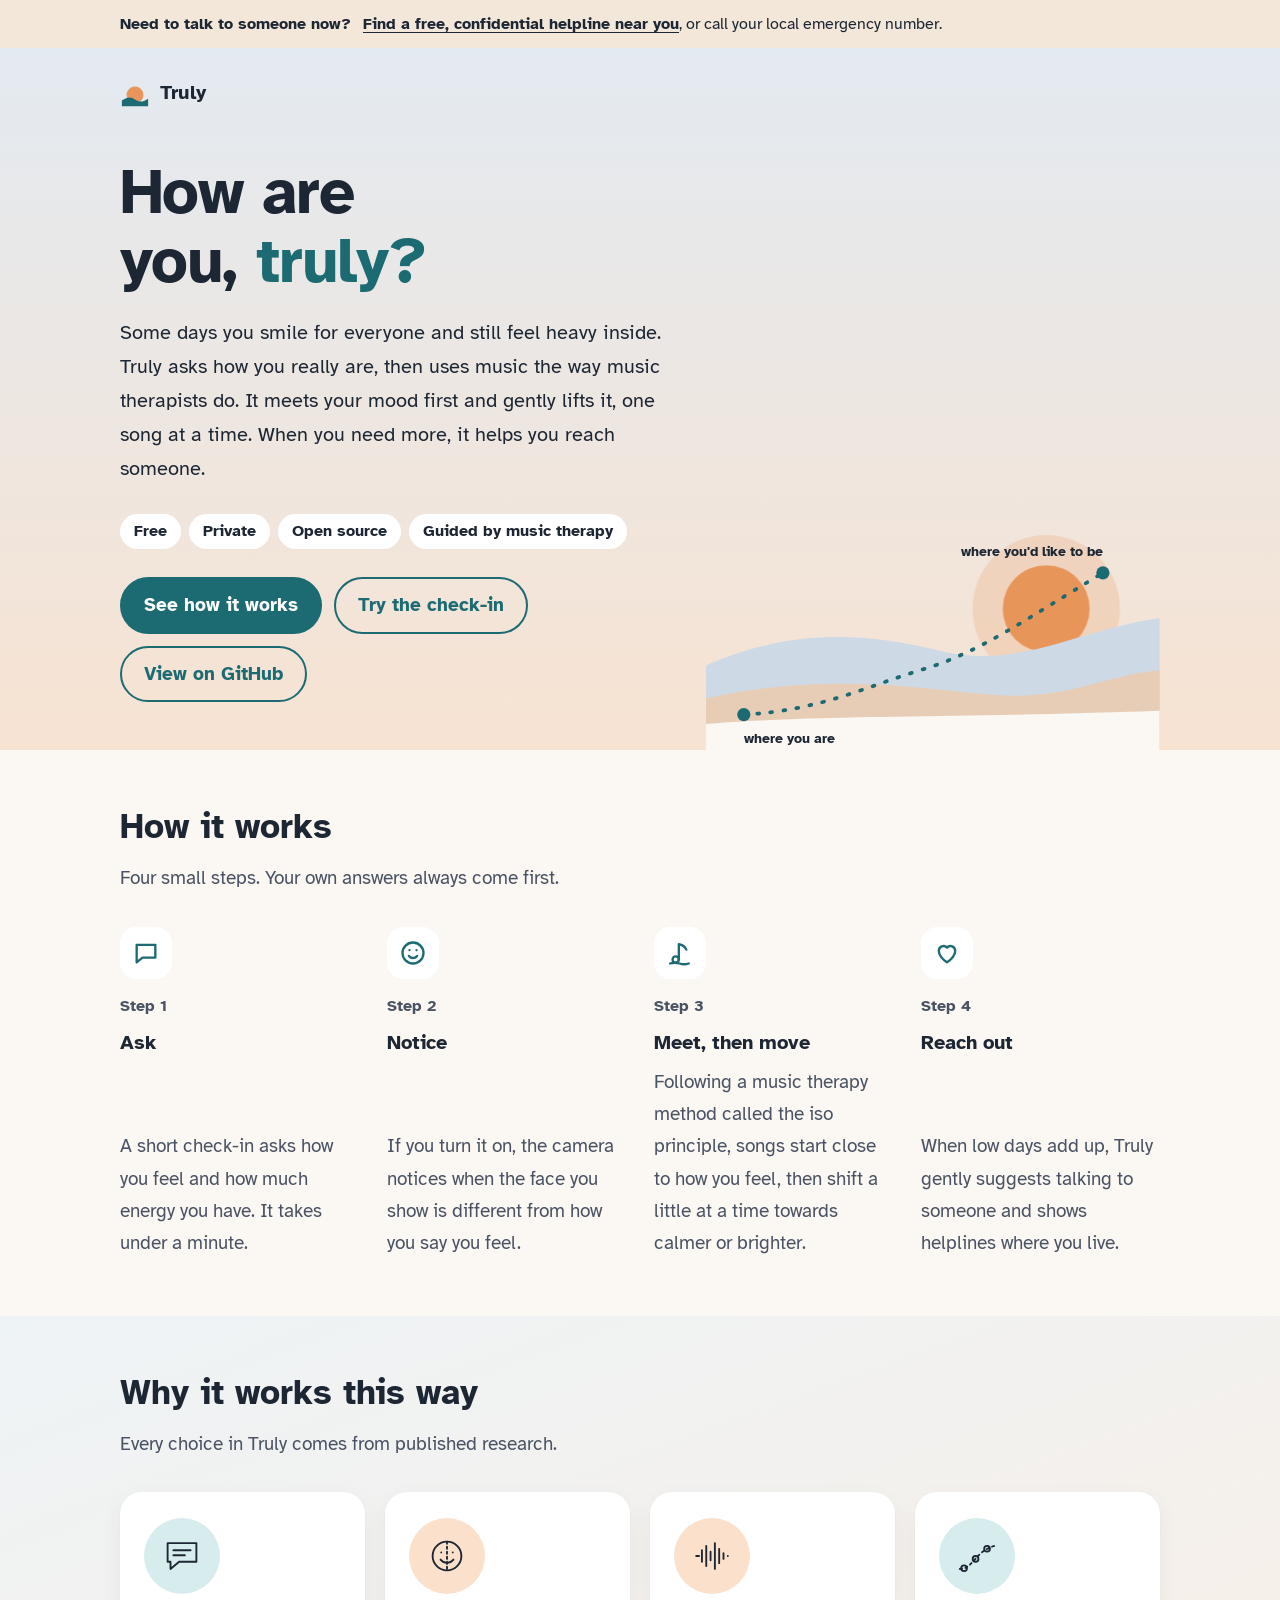
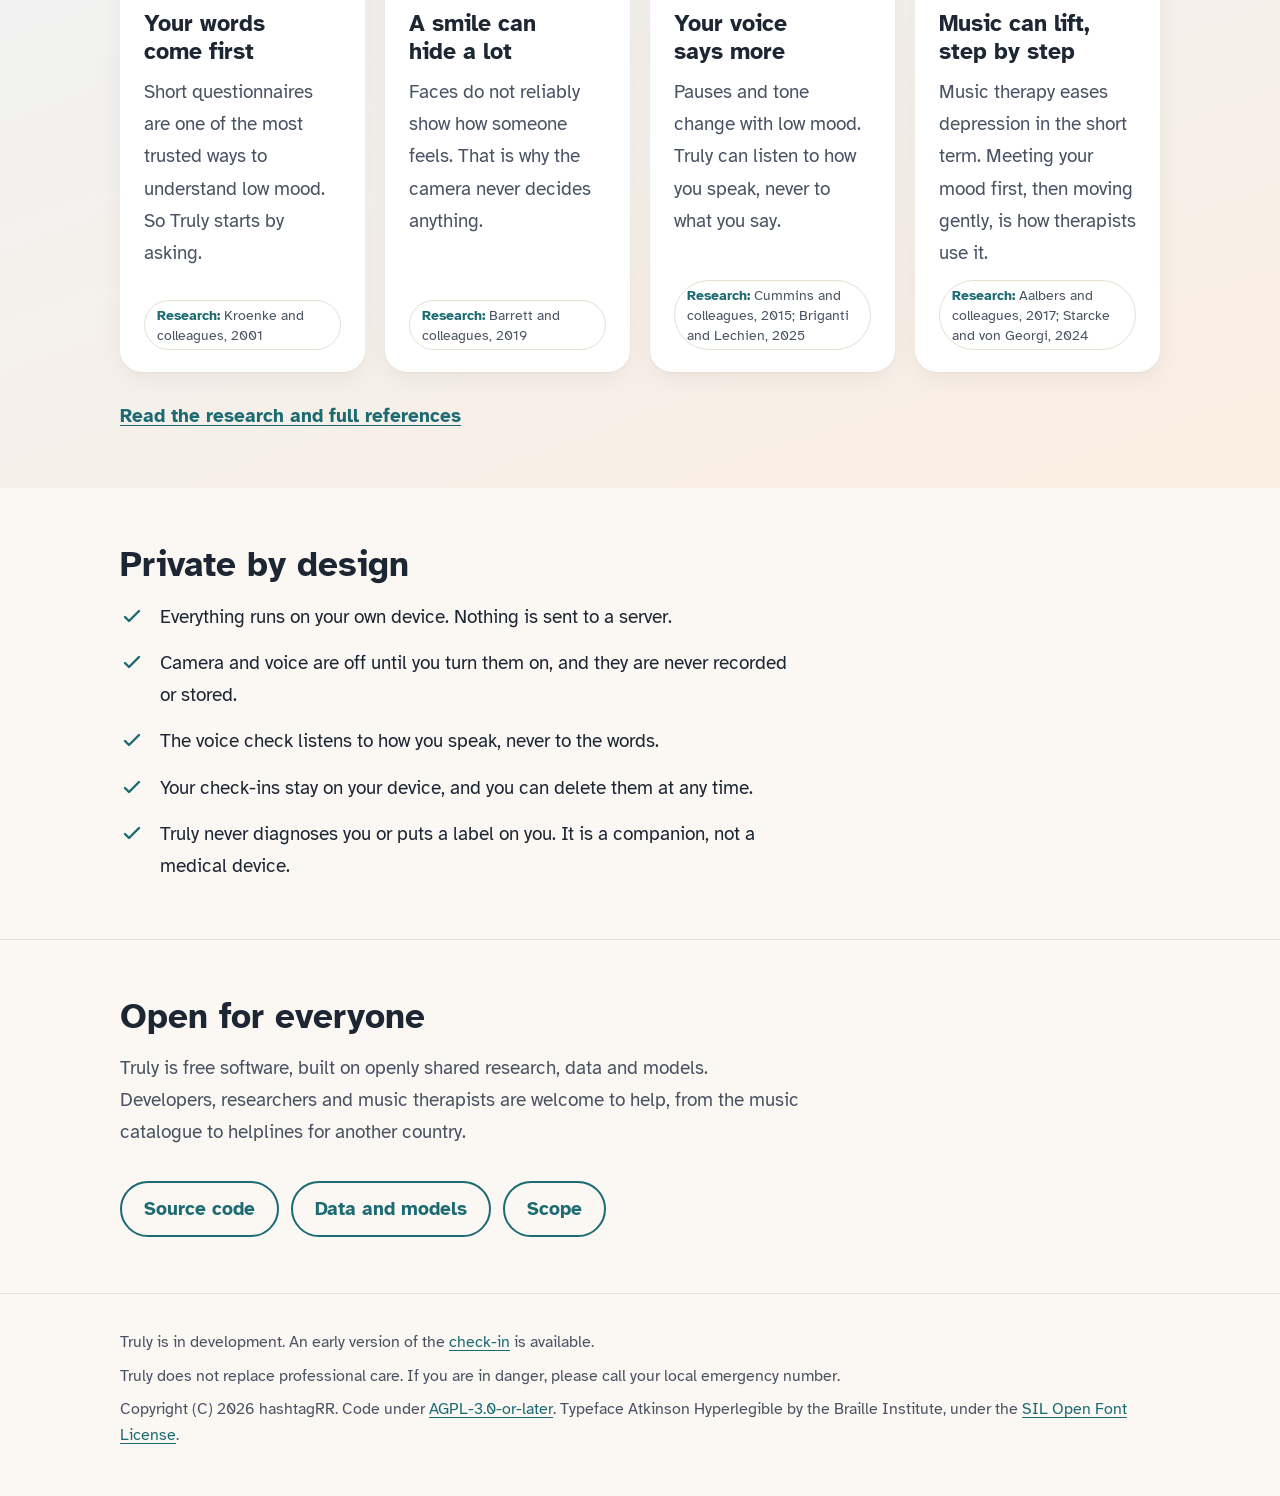
==== docs/index.html @ d3f4d1db "Add the check-in web app A static app in docs/app/ with a two-question check-in and optional note, l" ====
<!doctype html>
<!-- SPDX-License-Identifier: AGPL-3.0-or-later -->
<!-- Copyright (C) 2026 hashtagRR -->
<html lang="en">
<head>
<meta charset="utf-8">
<meta name="viewport" content="width=device-width, initial-scale=1, viewport-fit=cover">
<title>Truly</title>
<meta name="description" content="Truly is a free, open source companion that asks how you really are, uses music the way music therapists do, and helps you reach someone when you need to.">
<link rel="icon" href="data:image/svg+xml,%3Csvg xmlns='http://www.w3.org/2000/svg' viewBox='0 0 32 32'%3E%3Ccircle cx='16' cy='18' r='9' fill='%23e8955a'/%3E%3Cpath d='M2 24c6-4 10-4 14-1s8 3 14-1v8H2z' fill='%231c6b73'/%3E%3C/svg%3E">
<style>
@font-face {
  font-family: "Atkinson Hyperlegible";
  src: url("fonts/atkinson-hyperlegible-latin-400-normal.woff2") format("woff2");
  font-weight: 400;
  font-style: normal;
  font-display: swap;
}
@font-face {
  font-family: "Atkinson Hyperlegible";
  src: url("fonts/atkinson-hyperlegible-latin-700-normal.woff2") format("woff2");
  font-weight: 700;
  font-style: normal;
  font-display: swap;
}

/* Layout: one calm reading column; a dawn sky hero whose path rises from "where you are" to "where you'd like to be"; short sections below. */
:root {
  --page: #fbf7f2;
  --surface: #ffffff;
  --ink: #1d2633;
  --soft-ink: #4a5363;
  --accent: #1c6b73;
  --on-accent: #ffffff;
  --sun: #e8955a;
  --sky-top: #e3eaf1;
  --sky-low: #f7e3d2;
  --hill-far: #cdd9e4;
  --hill-near: #e8cdb6;
  --line: #e6ded3;
  --help-bg: #f3e7d9;
  --focus: #b5541c;
  --band-top: #eef3f6;
  --band-low: #fbeee2;
  --tint-teal: #d7ecec;
  --tint-sun: #fbe1cc;
  --chip: #ffffff;
  --font: "Atkinson Hyperlegible", "Verdana", "Segoe UI", system-ui, sans-serif;
}
@media (prefers-color-scheme: dark) {
  :root:not([data-theme="light"]) {
    --page: #131922;
    --surface: #1b2330;
    --ink: #e9edf2;
    --soft-ink: #b4bcc8;
    --accent: #7cc7c4;
    --on-accent: #0f1a1f;
    --sun: #e8a86a;
    --sky-top: #141c2a;
    --sky-low: #3a2f3c;
    --hill-far: #222d42;
    --hill-near: #3a3243;
    --line: #2a3342;
    --help-bg: #2a2530;
    --focus: #f0b27a;
    --band-top: #172131;
    --band-low: #2a2433;
    --tint-teal: #1e3a3d;
    --tint-sun: #43322a;
    --chip: #131922;
    color-scheme: dark;
  }
}
:root[data-theme="dark"] {
  --page: #131922;
  --surface: #1b2330;
  --ink: #e9edf2;
  --soft-ink: #b4bcc8;
  --accent: #7cc7c4;
  --on-accent: #0f1a1f;
  --sun: #e8a86a;
  --sky-top: #141c2a;
  --sky-low: #3a2f3c;
  --hill-far: #222d42;
  --hill-near: #3a3243;
  --line: #2a3342;
  --help-bg: #2a2530;
  --focus: #f0b27a;
  --band-top: #172131;
  --band-low: #2a2433;
  --tint-teal: #1e3a3d;
  --tint-sun: #43322a;
  --chip: #131922;
  color-scheme: dark;
}

* { box-sizing: border-box; }
html { -webkit-text-size-adjust: 100%; }
body {
  margin: 0;
  background: var(--page);
  color: var(--ink);
  font-family: var(--font);
  font-size: 1.1875rem;
  line-height: 1.7;
}
a { color: var(--accent); text-underline-offset: 0.18em; }
a:hover { text-decoration-thickness: 2px; }
:focus-visible { outline: 3px solid var(--focus); outline-offset: 3px; border-radius: 6px; }

.gutter {
  padding-left: max(16px, env(safe-area-inset-left, 0px));
  padding-right: max(16px, env(safe-area-inset-right, 0px));
}
.column { max-width: 1040px; margin: 0 auto; }
.read { max-width: 36em; }

.skip {
  position: absolute;
  left: max(16px, env(safe-area-inset-left, 0px));
  top: -60px;
  background: var(--surface);
  color: var(--ink);
  padding: 8px 14px;
  border-radius: 8px;
  z-index: 20;
}
.skip:focus { top: 12px; }

.help { background: var(--help-bg); font-size: 1rem; line-height: 1.5; }
.help .column { padding-block: 12px; display: flex; flex-wrap: wrap; gap: 4px 12px; align-items: baseline; }
.help strong { font-weight: 700; }
.help a { color: var(--ink); font-weight: 700; }

/* Hero */
.hero {
  background: linear-gradient(180deg, var(--sky-top) 0%, var(--sky-low) 100%);
  overflow: hidden;
}
.hero .column { padding-block: 28px 0; }
.brand { display: flex; align-items: center; gap: 10px; font-weight: 700; font-size: 1.25rem; letter-spacing: 0.01em; }
.brand-mark { width: 30px; height: 30px; flex: none; }
.hero-body { display: grid; grid-template-columns: minmax(0, 1.1fr) minmax(0, 0.9fr); gap: 32px; align-items: end; padding-top: 48px; }
.hero h1 {
  font-size: clamp(2.4rem, 6.2vw, 4rem);
  line-height: 1.08;
  letter-spacing: -0.015em;
  margin: 0 0 20px;
  text-wrap: balance;
}
.hero h1 em { font-style: normal; color: var(--accent); }
.hero p { margin: 0 0 28px; font-size: 1.25rem; color: var(--ink); }
.tags { display: flex; flex-wrap: wrap; gap: 8px; margin: 0 0 28px; padding: 0; list-style: none; }
.tags li { background: var(--surface); border-radius: 999px; padding: 4px 14px; font-size: 1rem; font-weight: 700; }
.actions { display: flex; flex-wrap: wrap; gap: 12px; padding-bottom: 48px; }
.button {
  display: inline-flex;
  align-items: center;
  min-height: 48px;
  padding: 10px 22px;
  border-radius: 999px;
  font-weight: 700;
  text-decoration: none;
  border: 2px solid var(--accent);
}
.button.primary { background: var(--accent); color: var(--on-accent); }
.button.quiet { color: var(--accent); background: transparent; }

.scene { width: 100%; max-width: 100%; height: auto; display: block; }
.scene text { font-family: var(--font); font-size: 15px; font-weight: 700; fill: var(--ink); }
.sun { fill: var(--sun); }
.sun-glow { fill: var(--sun); opacity: 0.22; }
.hill-far { fill: var(--hill-far); }
.hill-near { fill: var(--hill-near); }
.ground { fill: var(--page); }
.path { fill: none; stroke: var(--accent); stroke-width: 4; stroke-linecap: round; stroke-dasharray: 2 12; }
.dot { fill: var(--accent); }
@media (prefers-reduced-motion: no-preference) {
  .rise { animation: rise 3s ease-out 0.3s both; }
  @keyframes rise { from { transform: translateY(46px); } to { transform: translateY(0); } }
}

/* Sections */
main section { padding-block: 56px; }
main section + section { border-top: 1px solid var(--line); }
h2 { font-size: clamp(1.7rem, 3.6vw, 2.2rem); line-height: 1.2; margin: 0 0 14px; text-wrap: balance; }
.intro { color: var(--soft-ink); margin: 0 0 32px; }

.steps { list-style: none; margin: 0; padding: 0; display: grid; grid-template-columns: repeat(auto-fit, minmax(220px, 1fr)); gap: 28px; }
.steps li { display: grid; grid-template-rows: auto auto 1fr; gap: 6px; min-width: 0; }
.step-icon { width: 52px; height: 52px; border-radius: 16px; background: var(--surface); display: grid; place-items: center; margin-bottom: 8px; }
.step-icon svg { width: 28px; height: 28px; stroke: var(--accent); fill: none; stroke-width: 2; stroke-linecap: round; stroke-linejoin: round; }
.steps h3 { font-size: 1.25rem; margin: 0; }
.steps .num { color: var(--soft-ink); font-weight: 700; font-size: 1rem; }
.steps p { margin: 0; color: var(--soft-ink); }

.band { background: linear-gradient(160deg, var(--band-top) 0%, var(--band-low) 100%); }
main section.band { border-top: 0; }
main section.band + section { border-top: 0; }
.findings { list-style: none; margin: 0 0 28px; padding: 0; display: grid; grid-template-columns: repeat(auto-fit, minmax(240px, 1fr)); gap: 20px; }
.finding {
  background: var(--surface);
  border-radius: 22px;
  padding: 26px 24px 22px;
  display: grid;
  grid-template-rows: auto auto 1fr auto;
  gap: 10px;
  min-width: 0;
  box-shadow: 0 1px 2px rgb(0 0 0 / 0.04), 0 8px 24px rgb(0 0 0 / 0.05);
}
.art { width: 76px; height: 76px; border-radius: 50%; display: grid; place-items: center; margin-bottom: 6px; }
.art svg { width: 46px; height: 46px; fill: none; stroke: var(--ink); stroke-width: 2.6; stroke-linecap: round; stroke-linejoin: round; }
.art-teal { background: var(--tint-teal); }
.art-sun { background: var(--tint-sun); }
.finding h3 { font-size: 1.45rem; line-height: 1.2; margin: 0; text-wrap: balance; }
.finding p { margin: 0; color: var(--soft-ink); }
.chip {
  justify-self: start;
  font-style: normal;
  font-size: 0.9rem;
  line-height: 1.4;
  color: var(--soft-ink);
  background: var(--chip);
  border: 1px solid var(--line);
  border-radius: 999px;
  padding: 4px 12px;
}
.chip::before { content: "Research: "; font-weight: 700; color: var(--accent); }
.more { font-weight: 700; }

.promise { display: grid; gap: 14px; margin: 0; padding: 0; list-style: none; }
.promise li { display: grid; grid-template-columns: 28px minmax(0, 1fr); gap: 12px; align-items: start; }
.promise svg { width: 24px; height: 24px; margin-top: 4px; stroke: var(--accent); fill: none; stroke-width: 2.4; stroke-linecap: round; stroke-linejoin: round; }

.open-links { display: flex; flex-wrap: wrap; gap: 12px; }

footer { border-top: 1px solid var(--line); color: var(--soft-ink); font-size: 1rem; line-height: 1.6; }
footer .column { padding-block: 36px 48px; display: grid; gap: 8px; }
footer p { margin: 0; }

@media (max-width: 720px) {
  .hero-body { grid-template-columns: 1fr; padding-top: 32px; gap: 8px; }
  .actions { padding-bottom: 8px; }
  main section { padding-block: 44px; }
}
</style>
</head>
<body>

<a class="skip" href="#main">Skip to main content</a>

<div class="help gutter" role="region" aria-label="Help now">
  <div class="column">
    <strong>Need to talk to someone now?</strong>
    <span><a href="https://findahelpline.com">Find a free, confidential helpline near you</a>, or call your local emergency number.</span>
  </div>
</div>

<header class="hero gutter">
  <div class="column">
    <div class="brand">
      <svg class="brand-mark" viewBox="0 0 32 32" aria-hidden="true"><circle cx="16" cy="18" r="9" class="sun"/><path d="M2 24c6-4 10-4 14-1s8 3 14-1v8H2z" class="dot"/></svg>
      Truly
    </div>

    <div class="hero-body">
      <div>
        <h1>How are you, <em>truly?</em></h1>
        <p class="read">Some days you smile for everyone and still feel heavy inside. Truly asks how you really are, then uses music the way music therapists do. It meets your mood first and gently lifts it, one song at a time. When you need more, it helps you reach someone.</p>
        <ul class="tags" aria-label="About Truly">
          <li>Free</li>
          <li>Private</li>
          <li>Open source</li>
          <li>Guided by music therapy</li>
        </ul>
        <div class="actions">
          <a class="button primary" href="#how">See how it works</a>
          <a class="button quiet" href="app/">Try the check-in</a>
          <a class="button quiet" href="https://github.com/hashtagRR/Truly">View on GitHub</a>
        </div>
      </div>

      <svg class="scene" viewBox="0 0 480 300" role="img" aria-label="A path of music rising gently from where you are towards where you'd like to be, under a rising sun.">
        <g class="rise">
          <circle class="sun-glow" cx="360" cy="150" r="78"/>
          <circle class="sun" cx="360" cy="150" r="46"/>
        </g>
        <path class="hill-far" d="M0 210 C 90 170, 170 175, 250 195 S 400 170, 480 160 L 480 300 L 0 300 Z"/>
        <path class="hill-near" d="M0 245 C 110 220, 200 230, 290 240 S 420 220, 480 215 L 480 300 L 0 300 Z"/>
        <path class="ground" d="M0 272 C 120 262, 260 266, 480 258 L 480 300 L 0 300 Z"/>
        <path class="path" d="M40 262 C 120 258, 170 232, 230 214 S 340 160, 420 112"/>
        <circle class="dot" cx="40" cy="262" r="7"/>
        <circle class="dot" cx="420" cy="112" r="7"/>
        <text x="40" y="292" text-anchor="start">where you are</text>
        <text x="420" y="94" text-anchor="end">where you'd like to be</text>
      </svg>
    </div>
  </div>
</header>

<main id="main">

    <section id="how" class="gutter" aria-labelledby="how-title">
      <div class="column">
      <h2 id="how-title">How it works</h2>
      <p class="intro read">Four small steps. Your own answers always come first.</p>
      <ol class="steps">
        <li>
          <div class="step-icon"><svg viewBox="0 0 24 24" aria-hidden="true"><path d="M4 5h16v11H9l-5 4z"/></svg></div>
          <span class="num">Step 1</span>
          <h3>Ask</h3>
          <p>A short check-in asks how you feel and how much energy you have. It takes under a minute.</p>
        </li>
        <li>
          <div class="step-icon"><svg viewBox="0 0 24 24" aria-hidden="true"><circle cx="12" cy="12" r="9"/><path d="M8.5 14.5c1 1.2 2.2 1.8 3.5 1.8s2.5-.6 3.5-1.8M9 9.5h.01M15 9.5h.01"/></svg></div>
          <span class="num">Step 2</span>
          <h3>Notice</h3>
          <p>If you turn it on, the camera notices when the face you show is different from how you say you feel.</p>
        </li>
        <li>
          <div class="step-icon"><svg viewBox="0 0 24 24" aria-hidden="true"><path d="M11 17.5V4.5c2.6.4 5.2 1.9 6.4 4.6"/><circle cx="8.3" cy="17.6" r="2.7"/><path d="M3.5 21c3-1 5-1 8 0s5 1 8 0"/></svg></div>
          <span class="num">Step 3</span>
          <h3>Meet, then move</h3>
          <p>Following a music therapy method called the iso principle, songs start close to how you feel, then shift a little at a time towards calmer or brighter.</p>
        </li>
        <li>
          <div class="step-icon"><svg viewBox="0 0 24 24" aria-hidden="true"><path d="M12 20s-7-4.4-7-10a4 4 0 0 1 7-2.6A4 4 0 0 1 19 10c0 5.6-7 10-7 10z"/></svg></div>
          <span class="num">Step 4</span>
          <h3>Reach out</h3>
          <p>When low days add up, Truly gently suggests talking to someone and shows helplines where you live.</p>
        </li>
      </ol>
      </div>
    </section>

    <section class="gutter band" aria-labelledby="why-title">
      <div class="column">
      <h2 id="why-title">Why it works this way</h2>
      <p class="intro read">Every choice in Truly comes from published research.</p>
      <ul class="findings">
        <li class="finding">
          <div class="art art-teal"><svg viewBox="0 0 64 64" aria-hidden="true"><path d="M12 14h40v26H28l-12 10V40h-4z"/><path d="M20 24h24M20 31h16"/></svg></div>
          <h3>Your words come first</h3>
          <p>Short questionnaires are one of the most trusted ways to understand low mood. So Truly starts by asking.</p>
          <cite class="chip">Kroenke and colleagues, 2001</cite>
        </li>
        <li class="finding">
          <div class="art art-sun"><svg viewBox="0 0 64 64" aria-hidden="true"><circle cx="32" cy="32" r="20"/><path d="M23 37c2.5 3 5.6 4.5 9 4.5s6.5-1.5 9-4.5M24 27h.01M40 27h.01"/><path d="M32 12v40" stroke-dasharray="3 4"/></svg></div>
          <h3>A smile can hide a lot</h3>
          <p>Faces do not reliably show how someone feels. That is why the camera never decides anything.</p>
          <cite class="chip">Barrett and colleagues, 2019</cite>
        </li>
        <li class="finding">
          <div class="art art-sun"><svg viewBox="0 0 64 64" aria-hidden="true"><path d="M10 32h4M18 24v16M24 18v28M30 26v12M36 14v36M42 22v20M48 28v8M54 32h0"/></svg></div>
          <h3>Your voice says more</h3>
          <p>Pauses and tone change with low mood. Truly can listen to how you speak, never to what you say.</p>
          <cite class="chip">Cummins and colleagues, 2015; Briganti and Lechien, 2025</cite>
        </li>
        <li class="finding">
          <div class="art art-teal"><svg viewBox="0 0 64 64" aria-hidden="true"><path d="M8 50c10 0 14-6 20-12s10-14 28-20" stroke-dasharray="3 5"/><circle cx="14" cy="49" r="4"/><circle cx="30" cy="36" r="4"/><circle cx="46" cy="22" r="4"/></svg></div>
          <h3>Music can lift, step by step</h3>
          <p>Music therapy eases depression in the short term. Meeting your mood first, then moving gently, is how therapists use it.</p>
          <cite class="chip">Aalbers and colleagues, 2017; Starcke and von Georgi, 2024</cite>
        </li>
      </ul>
      <a class="more" href="https://github.com/hashtagRR/Truly/blob/main/references/RESEARCH.md">Read the research and full references</a>
      </div>
    </section>

    <section class="gutter" aria-labelledby="private-title">
      <div class="column">
      <h2 id="private-title">Private by design</h2>
      <ul class="promise read">
        <li><svg viewBox="0 0 24 24" aria-hidden="true"><path d="M5 12l4 4 10-10"/></svg><span>Everything runs on your own device. Nothing is sent to a server.</span></li>
        <li><svg viewBox="0 0 24 24" aria-hidden="true"><path d="M5 12l4 4 10-10"/></svg><span>Camera and voice are off until you turn them on, and they are never recorded or stored.</span></li>
        <li><svg viewBox="0 0 24 24" aria-hidden="true"><path d="M5 12l4 4 10-10"/></svg><span>The voice check listens to how you speak, never to the words.</span></li>
        <li><svg viewBox="0 0 24 24" aria-hidden="true"><path d="M5 12l4 4 10-10"/></svg><span>Your check-ins stay on your device, and you can delete them at any time.</span></li>
        <li><svg viewBox="0 0 24 24" aria-hidden="true"><path d="M5 12l4 4 10-10"/></svg><span>Truly never diagnoses you or puts a label on you. It is a companion, not a medical device.</span></li>
      </ul>
      </div>
    </section>

    <section class="gutter" aria-labelledby="open-title">
      <div class="column">
      <h2 id="open-title">Open for everyone</h2>
      <p class="intro read">Truly is free software, built on openly shared research, data and models. Developers, researchers and music therapists are welcome to help, from the music catalogue to helplines for another country.</p>
      <div class="open-links">
        <a class="button quiet" href="https://github.com/hashtagRR/Truly">Source code</a>
        <a class="button quiet" href="https://github.com/hashtagRR/Truly/blob/main/references/DATASETS.md">Data and models</a>
        <a class="button quiet" href="https://github.com/hashtagRR/Truly/blob/main/references/SCOPE.md">Scope</a>
      </div>
      </div>
    </section>

</main>

<footer class="gutter">
  <div class="column">
    <p>Truly is in development. An early version of the <a href="app/">check-in</a> is available.</p>
    <p>Truly does not replace professional care. If you are in danger, please call your local emergency number.</p>
    <p>Copyright (C) 2026 hashtagRR. Code under <a href="https://github.com/hashtagRR/Truly/blob/main/LICENSE">AGPL-3.0-or-later</a>. Typeface Atkinson Hyperlegible by the Braille Institute, under the <a href="fonts/OFL.txt">SIL Open Font License</a>.</p>
  </div>
</footer>

</body>
</html>
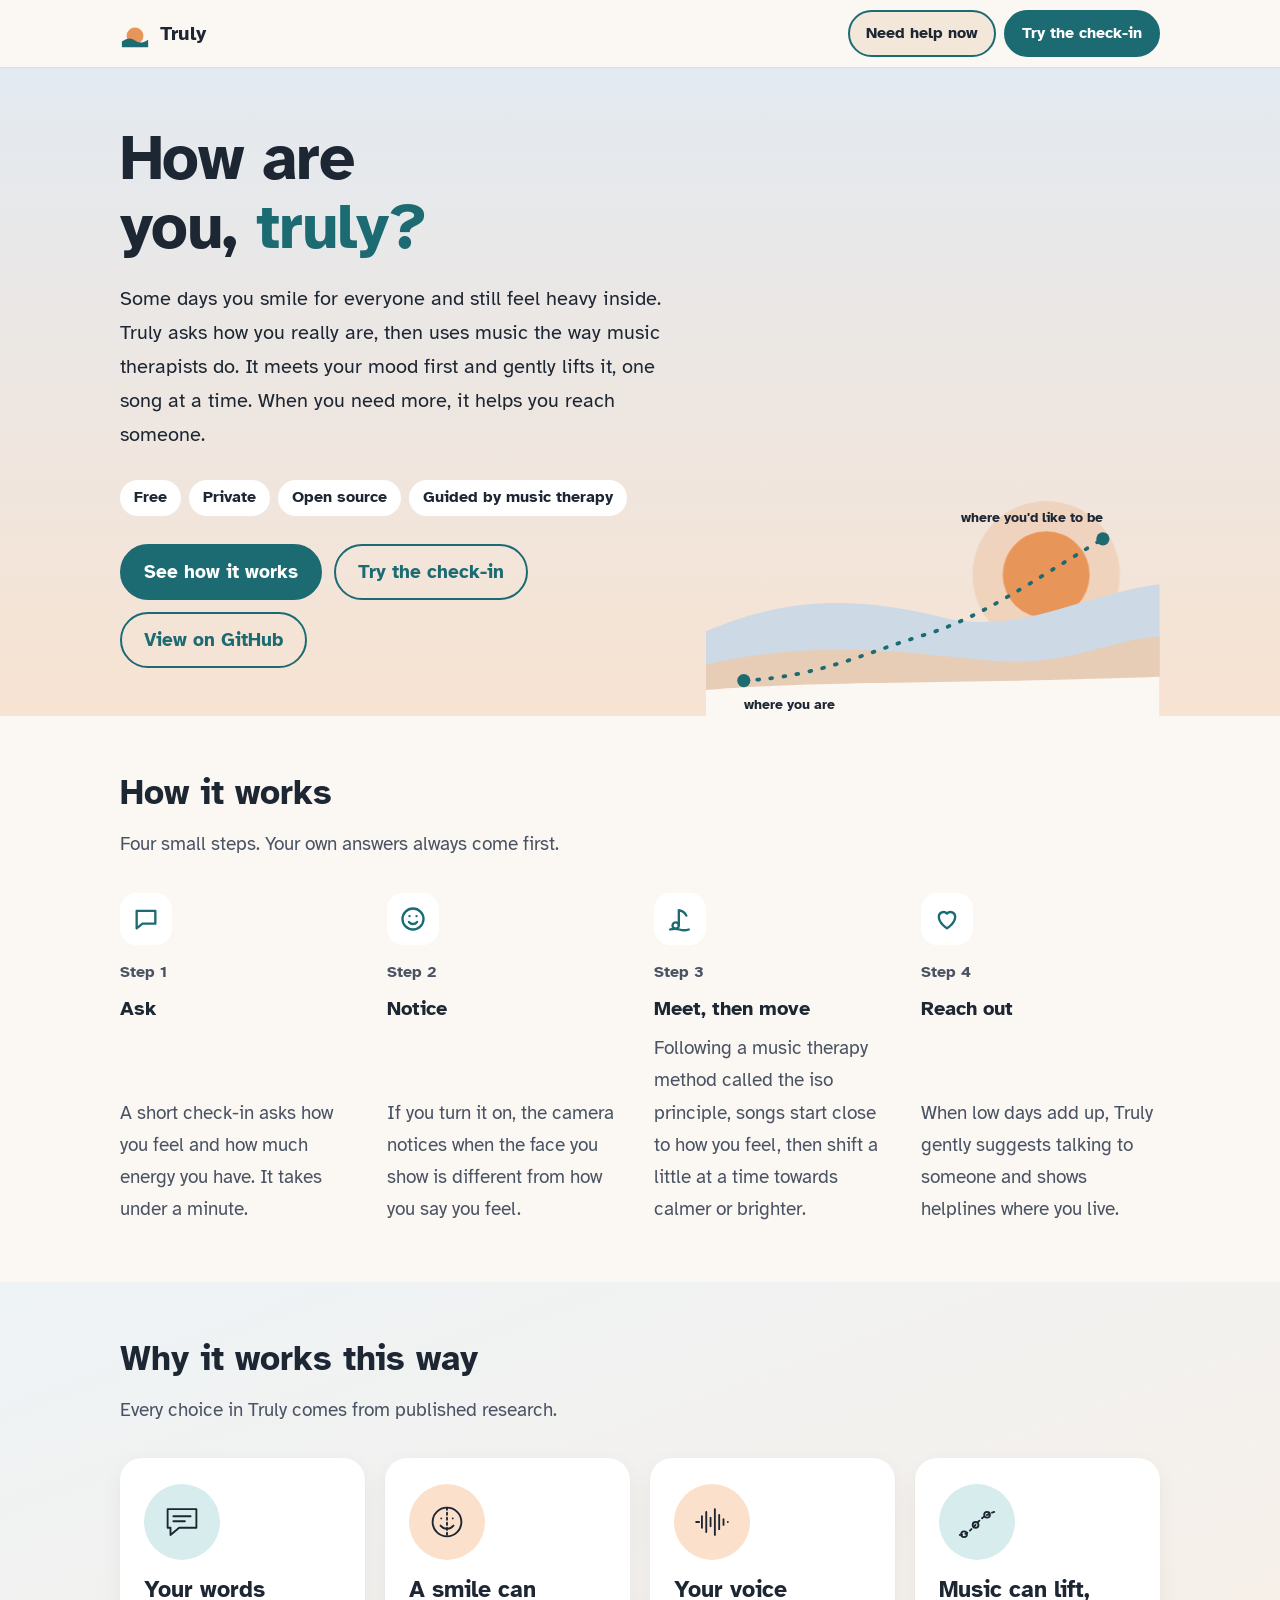
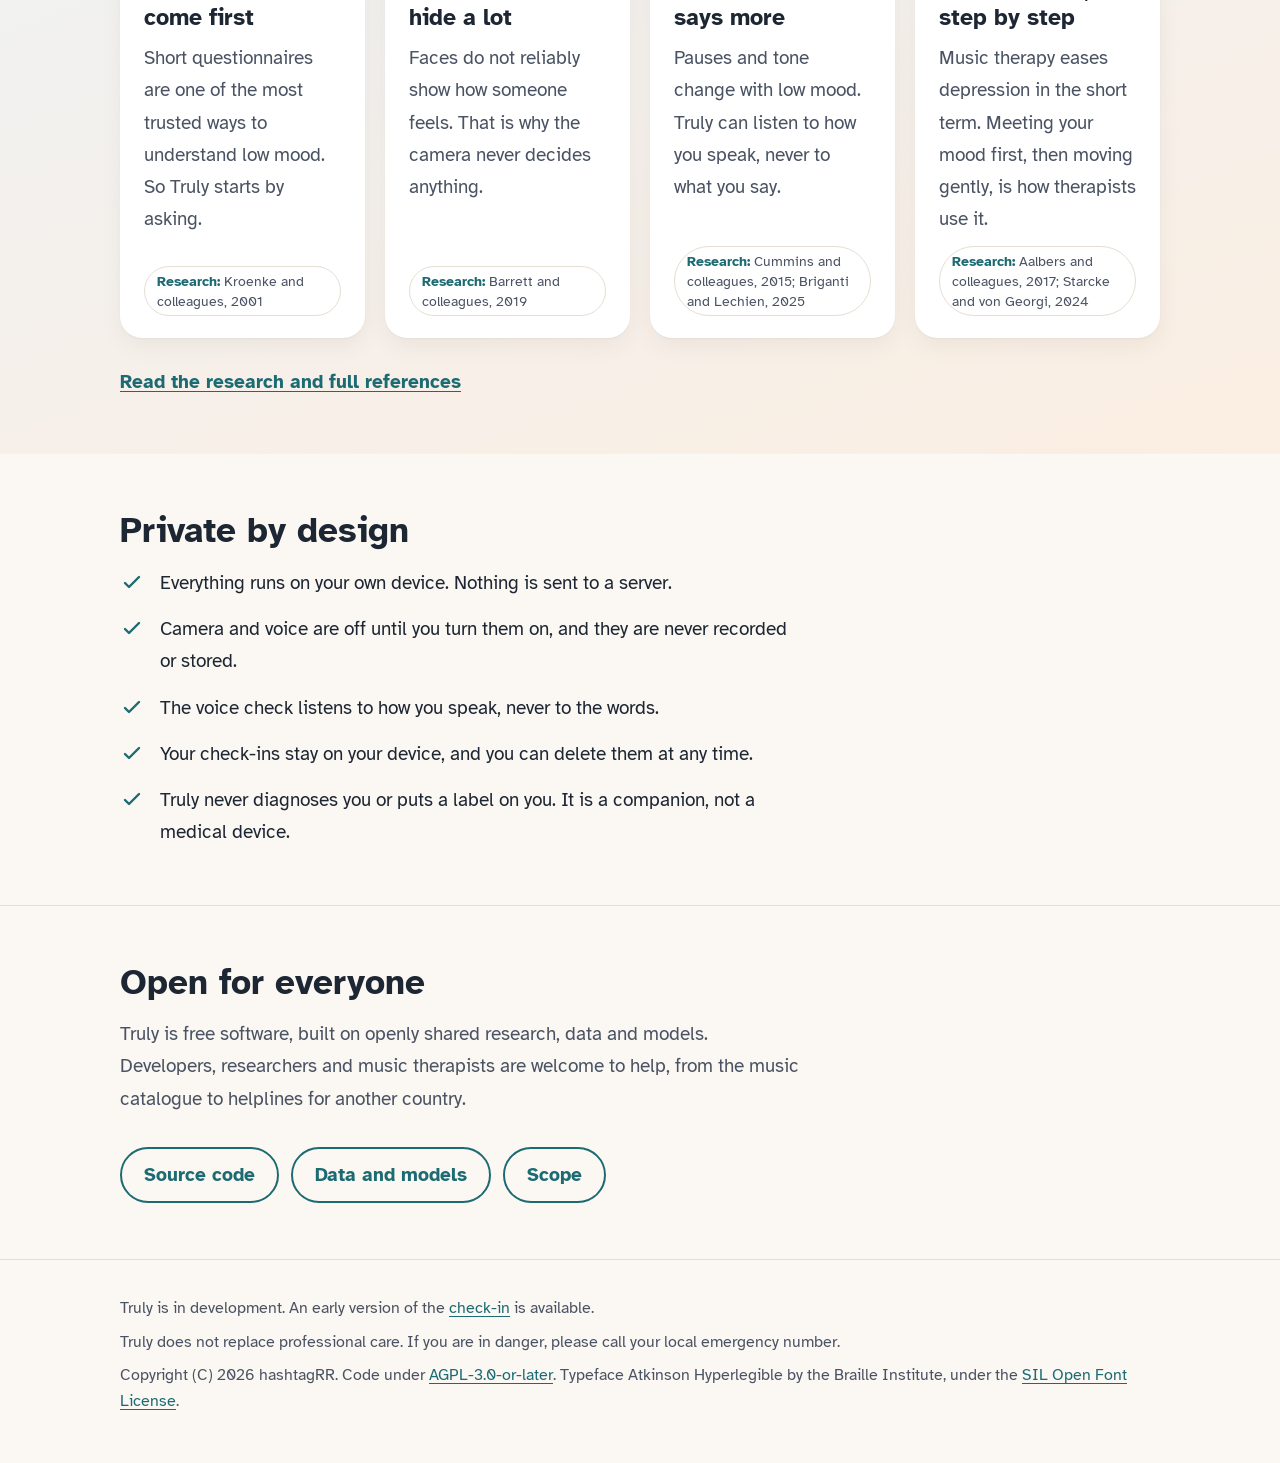
==== commit e58b21ed: "Keep help and check-in buttons in a sticky top bar The help strip and the hero brand become one slim" ====
--- a/docs/index.html
+++ b/docs/index.html
@@ -127,10 +127,20 @@
 }
 .skip:focus { top: 12px; }
 
-.help { background: var(--help-bg); font-size: 1rem; line-height: 1.5; }
-.help .column { padding-block: 12px; display: flex; flex-wrap: wrap; gap: 4px 12px; align-items: baseline; }
-.help strong { font-weight: 700; }
-.help a { color: var(--ink); font-weight: 700; }
+body::before { content: ""; position: fixed; inset: 0 0 auto; height: env(safe-area-inset-top, 0px); z-index: 10; background: var(--page); }
+.topbar {
+  position: sticky;
+  top: env(safe-area-inset-top, 0px);
+  z-index: 10;
+  background: var(--page);
+  border-bottom: 1px solid var(--line);
+}
+.topbar-inner { display: flex; align-items: center; justify-content: space-between; gap: 10px; padding-block: 10px; }
+.topbar-actions { display: flex; gap: 8px; flex-wrap: wrap; justify-content: flex-end; }
+.topbar .button { min-height: 44px; padding: 8px 16px; font-size: 1rem; }
+.help-link { background: var(--help-bg); color: var(--ink); border-color: var(--sun); }
+.narrow { display: none; }
+html { scroll-padding-top: 80px; }
 
 /* Hero */
 .hero {
@@ -138,9 +148,9 @@
   overflow: hidden;
 }
 .hero .column { padding-block: 28px 0; }
-.brand { display: flex; align-items: center; gap: 10px; font-weight: 700; font-size: 1.25rem; letter-spacing: 0.01em; }
+.brand { display: flex; align-items: center; gap: 10px; font-weight: 700; font-size: 1.25rem; letter-spacing: 0.01em; color: var(--ink); text-decoration: none; }
 .brand-mark { width: 30px; height: 30px; flex: none; }
-.hero-body { display: grid; grid-template-columns: minmax(0, 1.1fr) minmax(0, 0.9fr); gap: 32px; align-items: end; padding-top: 48px; }
+.hero-body { display: grid; grid-template-columns: minmax(0, 1.1fr) minmax(0, 0.9fr); gap: 32px; align-items: end; padding-top: 28px; }
 .hero h1 {
   font-size: clamp(2.4rem, 6.2vw, 4rem);
   line-height: 1.08;
@@ -238,6 +248,14 @@
 footer .column { padding-block: 36px 48px; display: grid; gap: 8px; }
 footer p { margin: 0; }
 
+@media (max-width: 520px) {
+  .wide { display: none; }
+  .narrow { display: inline; }
+  .topbar .button { padding: 8px 12px; }
+}
+@media (max-width: 360px) {
+  .brand-name { display: none; }
+}
 @media (max-width: 720px) {
   .hero-body { grid-template-columns: 1fr; padding-top: 32px; gap: 8px; }
   .actions { padding-bottom: 8px; }
@@ -249,19 +267,21 @@
 
 <a class="skip" href="#main">Skip to main content</a>
 
-<div class="help gutter" role="region" aria-label="Help now">
+<header class="topbar gutter">
+  <div class="column topbar-inner">
+    <a class="brand" href="#top" aria-label="Truly, back to top">
+      <svg class="brand-mark" viewBox="0 0 32 32" aria-hidden="true"><circle cx="16" cy="18" r="9" class="sun"/><path d="M2 24c6-4 10-4 14-1s8 3 14-1v8H2z" class="dot"/></svg>
+      <span class="brand-name">Truly</span>
+    </a>
+    <nav class="topbar-actions" aria-label="Quick actions">
+      <a class="button help-link" href="https://findahelpline.com"><span class="wide">Need help now</span><span class="narrow">Need help</span></a>
+      <a class="button primary" href="app/"><span class="wide">Try the check-in</span><span class="narrow">Check in</span></a>
+    </nav>
+  </div>
+</header>
+
+<div class="hero gutter" id="top">
   <div class="column">
-    <strong>Need to talk to someone now?</strong>
-    <span><a href="https://findahelpline.com">Find a free, confidential helpline near you</a>, or call your local emergency number.</span>
-  </div>
-</div>
-
-<header class="hero gutter">
-  <div class="column">
-    <div class="brand">
-      <svg class="brand-mark" viewBox="0 0 32 32" aria-hidden="true"><circle cx="16" cy="18" r="9" class="sun"/><path d="M2 24c6-4 10-4 14-1s8 3 14-1v8H2z" class="dot"/></svg>
-      Truly
-    </div>
 
     <div class="hero-body">
       <div>
@@ -296,7 +316,7 @@
       </svg>
     </div>
   </div>
-</header>
+</div>
 
 <main id="main">
 
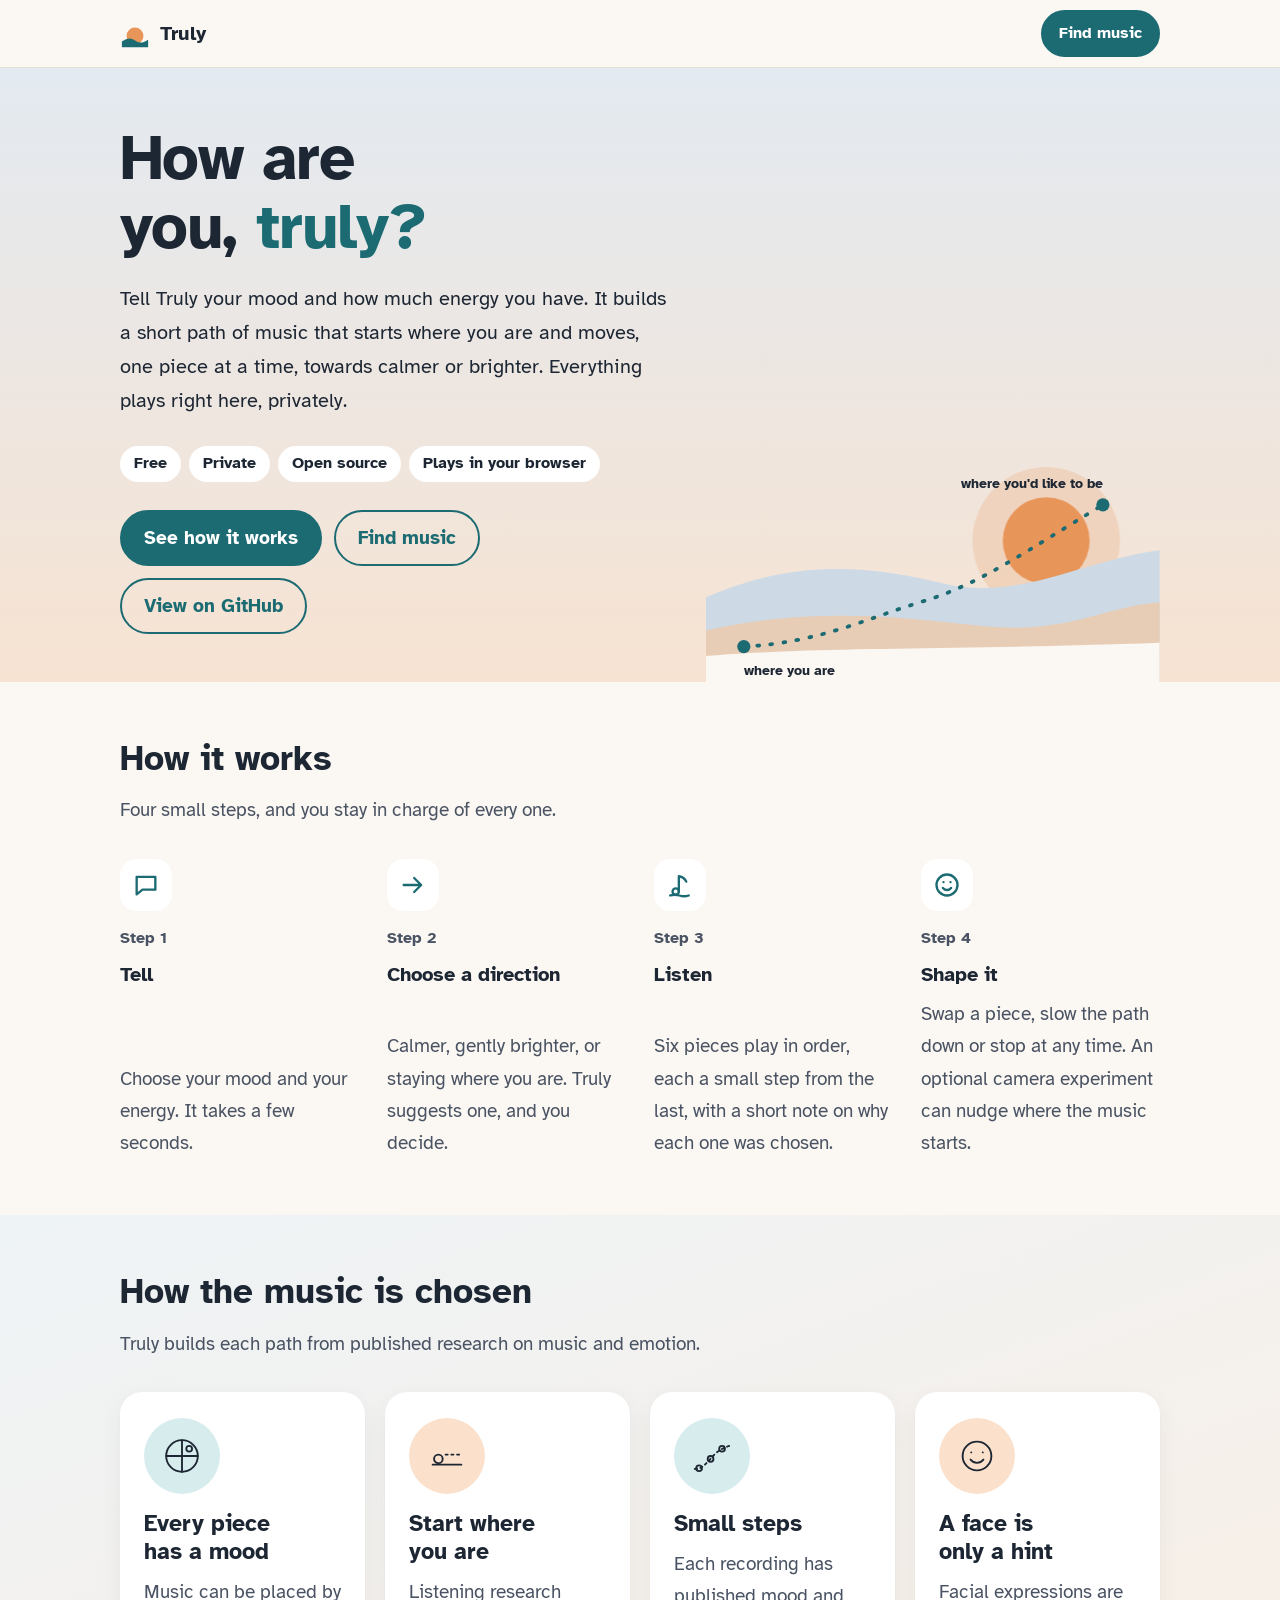
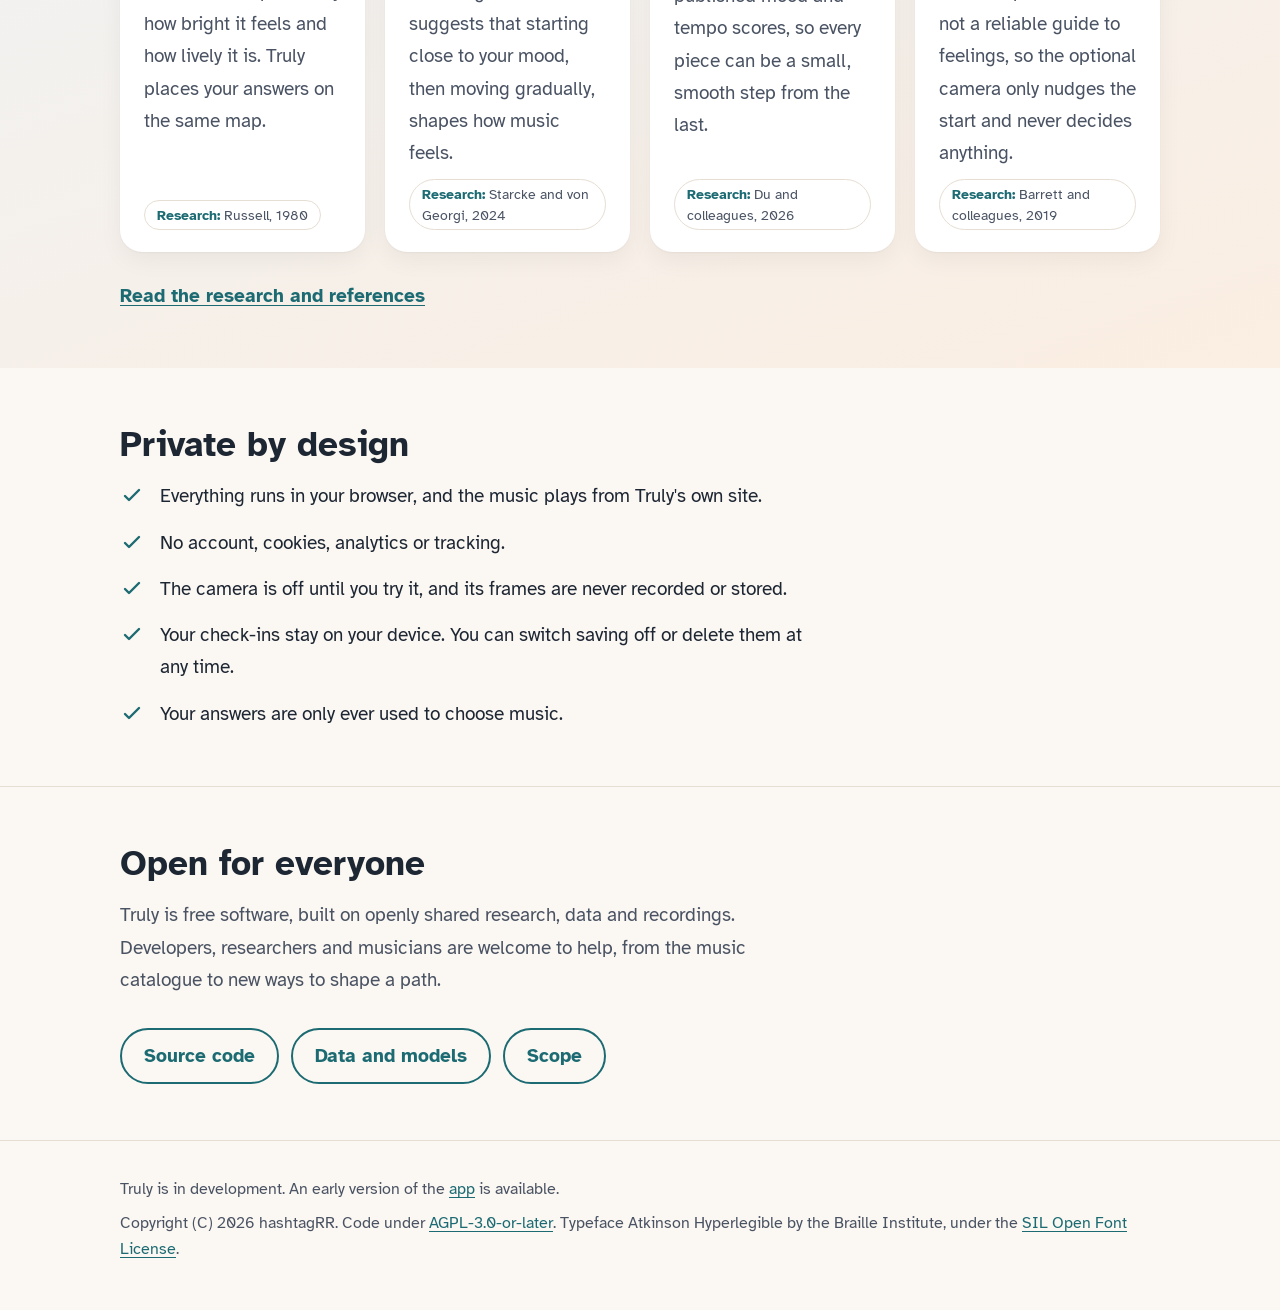
==== commit 3bf10a1a: "Define Truly as a non-medical music recommender The scope becomes a project charter: Truly recommend" ====
--- a/docs/index.html
+++ b/docs/index.html
@@ -6,7 +6,7 @@
 <meta charset="utf-8">
 <meta name="viewport" content="width=device-width, initial-scale=1, viewport-fit=cover">
 <title>Truly</title>
-<meta name="description" content="Truly is a free, open source companion that asks how you really are, uses music the way music therapists do, and helps you reach someone when you need to.">
+<meta name="description" content="Truly is a free, open source music recommender. Tell it your mood and energy, and it plays a short path of music that starts where you are and moves towards calmer or brighter.">
 <link rel="icon" href="data:image/svg+xml,%3Csvg xmlns='http://www.w3.org/2000/svg' viewBox='0 0 32 32'%3E%3Ccircle cx='16' cy='18' r='9' fill='%23e8955a'/%3E%3Cpath d='M2 24c6-4 10-4 14-1s8 3 14-1v8H2z' fill='%231c6b73'/%3E%3C/svg%3E">
 <style>
 @font-face {
@@ -38,7 +38,6 @@
   --hill-far: #cdd9e4;
   --hill-near: #e8cdb6;
   --line: #e6ded3;
-  --help-bg: #f3e7d9;
   --focus: #b5541c;
   --band-top: #eef3f6;
   --band-low: #fbeee2;
@@ -61,7 +60,6 @@
     --hill-far: #222d42;
     --hill-near: #3a3243;
     --line: #2a3342;
-    --help-bg: #2a2530;
     --focus: #f0b27a;
     --band-top: #172131;
     --band-low: #2a2433;
@@ -84,7 +82,6 @@
   --hill-far: #222d42;
   --hill-near: #3a3243;
   --line: #2a3342;
-  --help-bg: #2a2530;
   --focus: #f0b27a;
   --band-top: #172131;
   --band-low: #2a2433;
@@ -138,7 +135,6 @@
 .topbar-inner { display: flex; align-items: center; justify-content: space-between; gap: 10px; padding-block: 10px; }
 .topbar-actions { display: flex; gap: 8px; flex-wrap: wrap; justify-content: flex-end; }
 .topbar .button { min-height: 44px; padding: 8px 16px; font-size: 1rem; }
-.help-link { background: var(--help-bg); color: var(--ink); border-color: var(--sun); }
 .narrow { display: none; }
 html { scroll-padding-top: 80px; }
 
@@ -274,8 +270,7 @@
       <span class="brand-name">Truly</span>
     </a>
     <nav class="topbar-actions" aria-label="Quick actions">
-      <a class="button help-link" href="https://findahelpline.com"><span class="wide">Need help now</span><span class="narrow">Need help</span></a>
-      <a class="button primary" href="app/"><span class="wide">Try the check-in</span><span class="narrow">Check in</span></a>
+      <a class="button primary" href="app/">Find music</a>
     </nav>
   </div>
 </header>
@@ -286,16 +281,16 @@
     <div class="hero-body">
       <div>
         <h1>How are you, <em>truly?</em></h1>
-        <p class="read">Some days you smile for everyone and still feel heavy inside. Truly asks how you really are, then uses music the way music therapists do. It meets your mood first and gently lifts it, one song at a time. When you need more, it helps you reach someone.</p>
+        <p class="read">Tell Truly your mood and how much energy you have. It builds a short path of music that starts where you are and moves, one piece at a time, towards calmer or brighter. Everything plays right here, privately.</p>
         <ul class="tags" aria-label="About Truly">
           <li>Free</li>
           <li>Private</li>
           <li>Open source</li>
-          <li>Guided by music therapy</li>
+          <li>Plays in your browser</li>
         </ul>
         <div class="actions">
           <a class="button primary" href="#how">See how it works</a>
-          <a class="button quiet" href="app/">Try the check-in</a>
+          <a class="button quiet" href="app/">Find music</a>
           <a class="button quiet" href="https://github.com/hashtagRR/Truly">View on GitHub</a>
         </div>
       </div>
@@ -323,31 +318,31 @@
     <section id="how" class="gutter" aria-labelledby="how-title">
       <div class="column">
       <h2 id="how-title">How it works</h2>
-      <p class="intro read">Four small steps. Your own answers always come first.</p>
+      <p class="intro read">Four small steps, and you stay in charge of every one.</p>
       <ol class="steps">
         <li>
           <div class="step-icon"><svg viewBox="0 0 24 24" aria-hidden="true"><path d="M4 5h16v11H9l-5 4z"/></svg></div>
           <span class="num">Step 1</span>
-          <h3>Ask</h3>
-          <p>A short check-in asks how you feel and how much energy you have. It takes under a minute.</p>
+          <h3>Tell</h3>
+          <p>Choose your mood and your energy. It takes a few seconds.</p>
         </li>
         <li>
-          <div class="step-icon"><svg viewBox="0 0 24 24" aria-hidden="true"><circle cx="12" cy="12" r="9"/><path d="M8.5 14.5c1 1.2 2.2 1.8 3.5 1.8s2.5-.6 3.5-1.8M9 9.5h.01M15 9.5h.01"/></svg></div>
+          <div class="step-icon"><svg viewBox="0 0 24 24" aria-hidden="true"><path d="M4 12h15M13 6l6 6-6 6"/></svg></div>
           <span class="num">Step 2</span>
-          <h3>Notice</h3>
-          <p>If you turn it on, the camera notices when the face you show is different from how you say you feel.</p>
+          <h3>Choose a direction</h3>
+          <p>Calmer, gently brighter, or staying where you are. Truly suggests one, and you decide.</p>
         </li>
         <li>
           <div class="step-icon"><svg viewBox="0 0 24 24" aria-hidden="true"><path d="M11 17.5V4.5c2.6.4 5.2 1.9 6.4 4.6"/><circle cx="8.3" cy="17.6" r="2.7"/><path d="M3.5 21c3-1 5-1 8 0s5 1 8 0"/></svg></div>
           <span class="num">Step 3</span>
-          <h3>Meet, then move</h3>
-          <p>Following a music therapy method called the iso principle, songs start close to how you feel, then shift a little at a time towards calmer or brighter.</p>
+          <h3>Listen</h3>
+          <p>Six pieces play in order, each a small step from the last, with a short note on why each one was chosen.</p>
         </li>
         <li>
-          <div class="step-icon"><svg viewBox="0 0 24 24" aria-hidden="true"><path d="M12 20s-7-4.4-7-10a4 4 0 0 1 7-2.6A4 4 0 0 1 19 10c0 5.6-7 10-7 10z"/></svg></div>
+          <div class="step-icon"><svg viewBox="0 0 24 24" aria-hidden="true"><circle cx="12" cy="12" r="9"/><path d="M8.5 14.5c1 1.2 2.2 1.8 3.5 1.8s2.5-.6 3.5-1.8M9 9.5h.01M15 9.5h.01"/></svg></div>
           <span class="num">Step 4</span>
-          <h3>Reach out</h3>
-          <p>When low days add up, Truly gently suggests talking to someone and shows helplines where you live.</p>
+          <h3>Shape it</h3>
+          <p>Swap a piece, slow the path down or stop at any time. An optional camera experiment can nudge where the music starts.</p>
         </li>
       </ol>
       </div>
@@ -355,35 +350,35 @@
 
     <section class="gutter band" aria-labelledby="why-title">
       <div class="column">
-      <h2 id="why-title">Why it works this way</h2>
-      <p class="intro read">Every choice in Truly comes from published research.</p>
+      <h2 id="why-title">How the music is chosen</h2>
+      <p class="intro read">Truly builds each path from published research on music and emotion.</p>
       <ul class="findings">
         <li class="finding">
-          <div class="art art-teal"><svg viewBox="0 0 64 64" aria-hidden="true"><path d="M12 14h40v26H28l-12 10V40h-4z"/><path d="M20 24h24M20 31h16"/></svg></div>
-          <h3>Your words come first</h3>
-          <p>Short questionnaires are one of the most trusted ways to understand low mood. So Truly starts by asking.</p>
-          <cite class="chip">Kroenke and colleagues, 2001</cite>
+          <div class="art art-teal"><svg viewBox="0 0 64 64" aria-hidden="true"><circle cx="32" cy="32" r="22"/><path d="M10 32h44M32 10v44"/><circle cx="42" cy="22" r="4"/></svg></div>
+          <h3>Every piece has a mood</h3>
+          <p>Music can be placed by how bright it feels and how lively it is. Truly places your answers on the same map.</p>
+          <cite class="chip">Russell, 1980</cite>
         </li>
         <li class="finding">
-          <div class="art art-sun"><svg viewBox="0 0 64 64" aria-hidden="true"><circle cx="32" cy="32" r="20"/><path d="M23 37c2.5 3 5.6 4.5 9 4.5s6.5-1.5 9-4.5M24 27h.01M40 27h.01"/><path d="M32 12v40" stroke-dasharray="3 4"/></svg></div>
-          <h3>A smile can hide a lot</h3>
-          <p>Faces do not reliably show how someone feels. That is why the camera never decides anything.</p>
-          <cite class="chip">Barrett and colleagues, 2019</cite>
-        </li>
-        <li class="finding">
-          <div class="art art-sun"><svg viewBox="0 0 64 64" aria-hidden="true"><path d="M10 32h4M18 24v16M24 18v28M30 26v12M36 14v36M42 22v20M48 28v8M54 32h0"/></svg></div>
-          <h3>Your voice says more</h3>
-          <p>Pauses and tone change with low mood. Truly can listen to how you speak, never to what you say.</p>
-          <cite class="chip">Cummins and colleagues, 2015; Briganti and Lechien, 2025</cite>
+          <div class="art art-sun"><svg viewBox="0 0 64 64" aria-hidden="true"><path d="M12 44h40"/><circle cx="20" cy="36" r="6"/><path d="M30 30h22" stroke-dasharray="3 5"/></svg></div>
+          <h3>Start where you are</h3>
+          <p>Listening research suggests that starting close to your mood, then moving gradually, shapes how music feels.</p>
+          <cite class="chip">Starcke and von Georgi, 2024</cite>
         </li>
         <li class="finding">
           <div class="art art-teal"><svg viewBox="0 0 64 64" aria-hidden="true"><path d="M8 50c10 0 14-6 20-12s10-14 28-20" stroke-dasharray="3 5"/><circle cx="14" cy="49" r="4"/><circle cx="30" cy="36" r="4"/><circle cx="46" cy="22" r="4"/></svg></div>
-          <h3>Music can lift, step by step</h3>
-          <p>Music therapy eases depression in the short term. Meeting your mood first, then moving gently, is how therapists use it.</p>
-          <cite class="chip">Aalbers and colleagues, 2017; Starcke and von Georgi, 2024</cite>
+          <h3>Small steps</h3>
+          <p>Each recording has published mood and tempo scores, so every piece can be a small, smooth step from the last.</p>
+          <cite class="chip">Du and colleagues, 2026</cite>
+        </li>
+        <li class="finding">
+          <div class="art art-sun"><svg viewBox="0 0 64 64" aria-hidden="true"><circle cx="32" cy="32" r="20"/><path d="M23 37c2.5 3 5.6 4.5 9 4.5s6.5-1.5 9-4.5M24 27h.01M40 27h.01"/></svg></div>
+          <h3>A face is only a hint</h3>
+          <p>Facial expressions are not a reliable guide to feelings, so the optional camera only nudges the start and never decides anything.</p>
+          <cite class="chip">Barrett and colleagues, 2019</cite>
         </li>
       </ul>
-      <a class="more" href="https://github.com/hashtagRR/Truly/blob/main/references/RESEARCH.md">Read the research and full references</a>
+      <a class="more" href="https://github.com/hashtagRR/Truly/blob/main/references/RESEARCH.md">Read the research and references</a>
       </div>
     </section>
 
@@ -391,11 +386,11 @@
       <div class="column">
       <h2 id="private-title">Private by design</h2>
       <ul class="promise read">
-        <li><svg viewBox="0 0 24 24" aria-hidden="true"><path d="M5 12l4 4 10-10"/></svg><span>Everything runs on your own device. Nothing is sent to a server.</span></li>
-        <li><svg viewBox="0 0 24 24" aria-hidden="true"><path d="M5 12l4 4 10-10"/></svg><span>Camera and voice are off until you turn them on, and they are never recorded or stored.</span></li>
-        <li><svg viewBox="0 0 24 24" aria-hidden="true"><path d="M5 12l4 4 10-10"/></svg><span>The voice check listens to how you speak, never to the words.</span></li>
-        <li><svg viewBox="0 0 24 24" aria-hidden="true"><path d="M5 12l4 4 10-10"/></svg><span>Your check-ins stay on your device, and you can delete them at any time.</span></li>
-        <li><svg viewBox="0 0 24 24" aria-hidden="true"><path d="M5 12l4 4 10-10"/></svg><span>Truly never diagnoses you or puts a label on you. It is a companion, not a medical device.</span></li>
+        <li><svg viewBox="0 0 24 24" aria-hidden="true"><path d="M5 12l4 4 10-10"/></svg><span>Everything runs in your browser, and the music plays from Truly's own site.</span></li>
+        <li><svg viewBox="0 0 24 24" aria-hidden="true"><path d="M5 12l4 4 10-10"/></svg><span>No account, cookies, analytics or tracking.</span></li>
+        <li><svg viewBox="0 0 24 24" aria-hidden="true"><path d="M5 12l4 4 10-10"/></svg><span>The camera is off until you try it, and its frames are never recorded or stored.</span></li>
+        <li><svg viewBox="0 0 24 24" aria-hidden="true"><path d="M5 12l4 4 10-10"/></svg><span>Your check-ins stay on your device. You can switch saving off or delete them at any time.</span></li>
+        <li><svg viewBox="0 0 24 24" aria-hidden="true"><path d="M5 12l4 4 10-10"/></svg><span>Your answers are only ever used to choose music.</span></li>
       </ul>
       </div>
     </section>
@@ -403,7 +398,7 @@
     <section class="gutter" aria-labelledby="open-title">
       <div class="column">
       <h2 id="open-title">Open for everyone</h2>
-      <p class="intro read">Truly is free software, built on openly shared research, data and models. Developers, researchers and music therapists are welcome to help, from the music catalogue to helplines for another country.</p>
+      <p class="intro read">Truly is free software, built on openly shared research, data and recordings. Developers, researchers and musicians are welcome to help, from the music catalogue to new ways to shape a path.</p>
       <div class="open-links">
         <a class="button quiet" href="https://github.com/hashtagRR/Truly">Source code</a>
         <a class="button quiet" href="https://github.com/hashtagRR/Truly/blob/main/references/DATASETS.md">Data and models</a>
@@ -416,8 +411,7 @@
 
 <footer class="gutter">
   <div class="column">
-    <p>Truly is in development. An early version of the <a href="app/">check-in</a> is available.</p>
-    <p>Truly does not replace professional care. If you are in danger, please call your local emergency number.</p>
+    <p>Truly is in development. An early version of the <a href="app/">app</a> is available.</p>
     <p>Copyright (C) 2026 hashtagRR. Code under <a href="https://github.com/hashtagRR/Truly/blob/main/LICENSE">AGPL-3.0-or-later</a>. Typeface Atkinson Hyperlegible by the Braille Institute, under the <a href="fonts/OFL.txt">SIL Open Font License</a>.</p>
   </div>
 </footer>
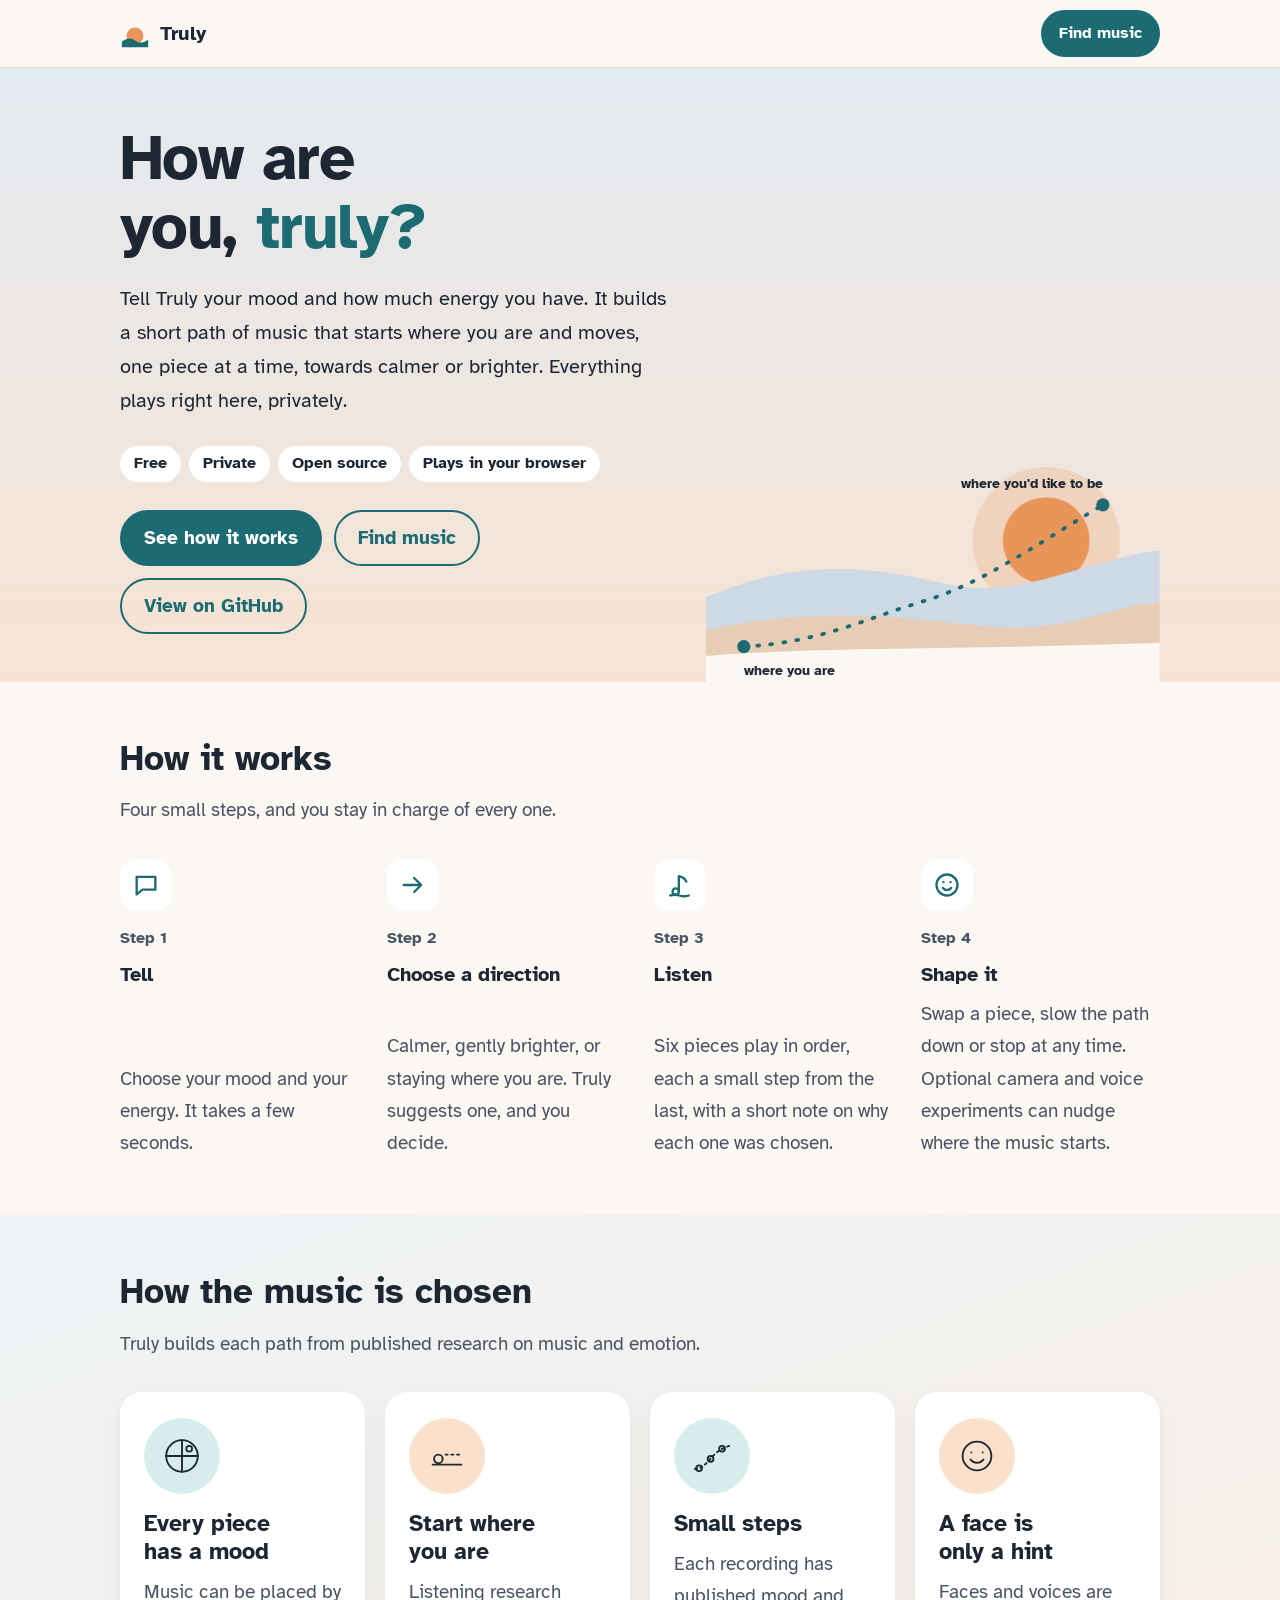
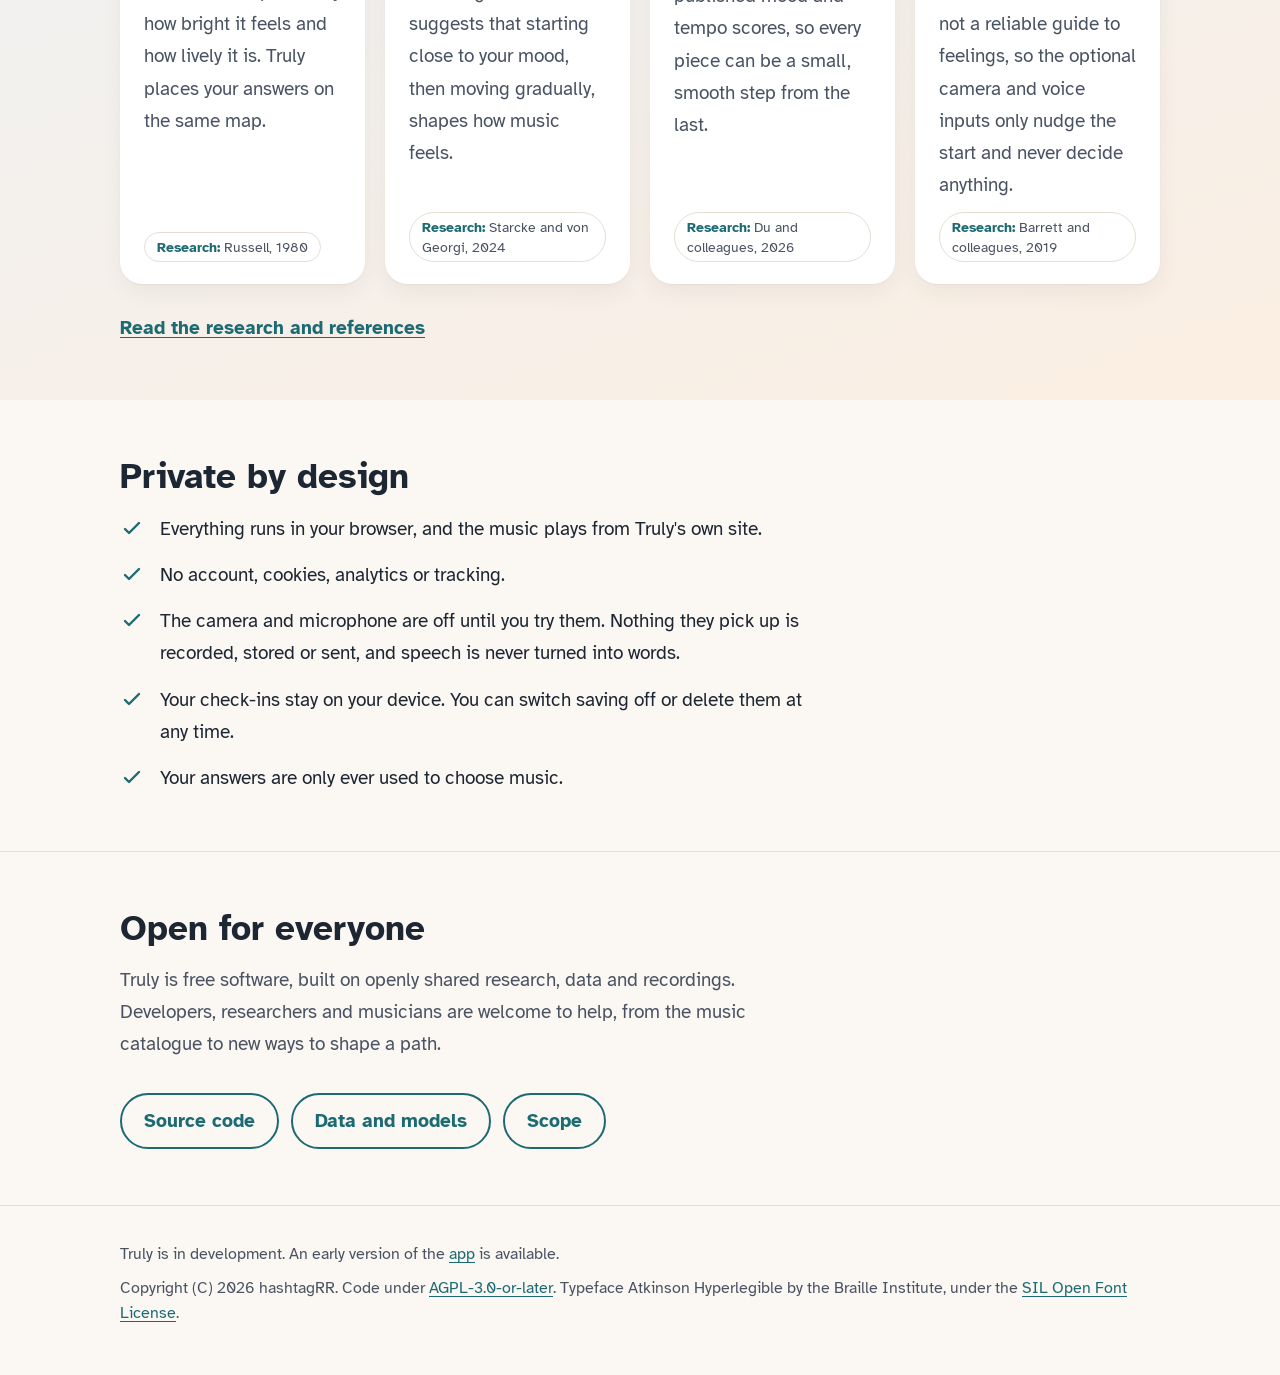
==== commit 37b5631c: "Add optional voice input A small browser model distilled from LAION Empathic-Insight-Voice reads ene" ====
--- a/docs/index.html
+++ b/docs/index.html
@@ -342,7 +342,7 @@
           <div class="step-icon"><svg viewBox="0 0 24 24" aria-hidden="true"><circle cx="12" cy="12" r="9"/><path d="M8.5 14.5c1 1.2 2.2 1.8 3.5 1.8s2.5-.6 3.5-1.8M9 9.5h.01M15 9.5h.01"/></svg></div>
           <span class="num">Step 4</span>
           <h3>Shape it</h3>
-          <p>Swap a piece, slow the path down or stop at any time. An optional camera experiment can nudge where the music starts.</p>
+          <p>Swap a piece, slow the path down or stop at any time. Optional camera and voice experiments can nudge where the music starts.</p>
         </li>
       </ol>
       </div>
@@ -374,7 +374,7 @@
         <li class="finding">
           <div class="art art-sun"><svg viewBox="0 0 64 64" aria-hidden="true"><circle cx="32" cy="32" r="20"/><path d="M23 37c2.5 3 5.6 4.5 9 4.5s6.5-1.5 9-4.5M24 27h.01M40 27h.01"/></svg></div>
           <h3>A face is only a hint</h3>
-          <p>Facial expressions are not a reliable guide to feelings, so the optional camera only nudges the start and never decides anything.</p>
+          <p>Faces and voices are not a reliable guide to feelings, so the optional camera and voice inputs only nudge the start and never decide anything.</p>
           <cite class="chip">Barrett and colleagues, 2019</cite>
         </li>
       </ul>
@@ -388,7 +388,7 @@
       <ul class="promise read">
         <li><svg viewBox="0 0 24 24" aria-hidden="true"><path d="M5 12l4 4 10-10"/></svg><span>Everything runs in your browser, and the music plays from Truly's own site.</span></li>
         <li><svg viewBox="0 0 24 24" aria-hidden="true"><path d="M5 12l4 4 10-10"/></svg><span>No account, cookies, analytics or tracking.</span></li>
-        <li><svg viewBox="0 0 24 24" aria-hidden="true"><path d="M5 12l4 4 10-10"/></svg><span>The camera is off until you try it, and its frames are never recorded or stored.</span></li>
+        <li><svg viewBox="0 0 24 24" aria-hidden="true"><path d="M5 12l4 4 10-10"/></svg><span>The camera and microphone are off until you try them. Nothing they pick up is recorded, stored or sent, and speech is never turned into words.</span></li>
         <li><svg viewBox="0 0 24 24" aria-hidden="true"><path d="M5 12l4 4 10-10"/></svg><span>Your check-ins stay on your device. You can switch saving off or delete them at any time.</span></li>
         <li><svg viewBox="0 0 24 24" aria-hidden="true"><path d="M5 12l4 4 10-10"/></svg><span>Your answers are only ever used to choose music.</span></li>
       </ul>
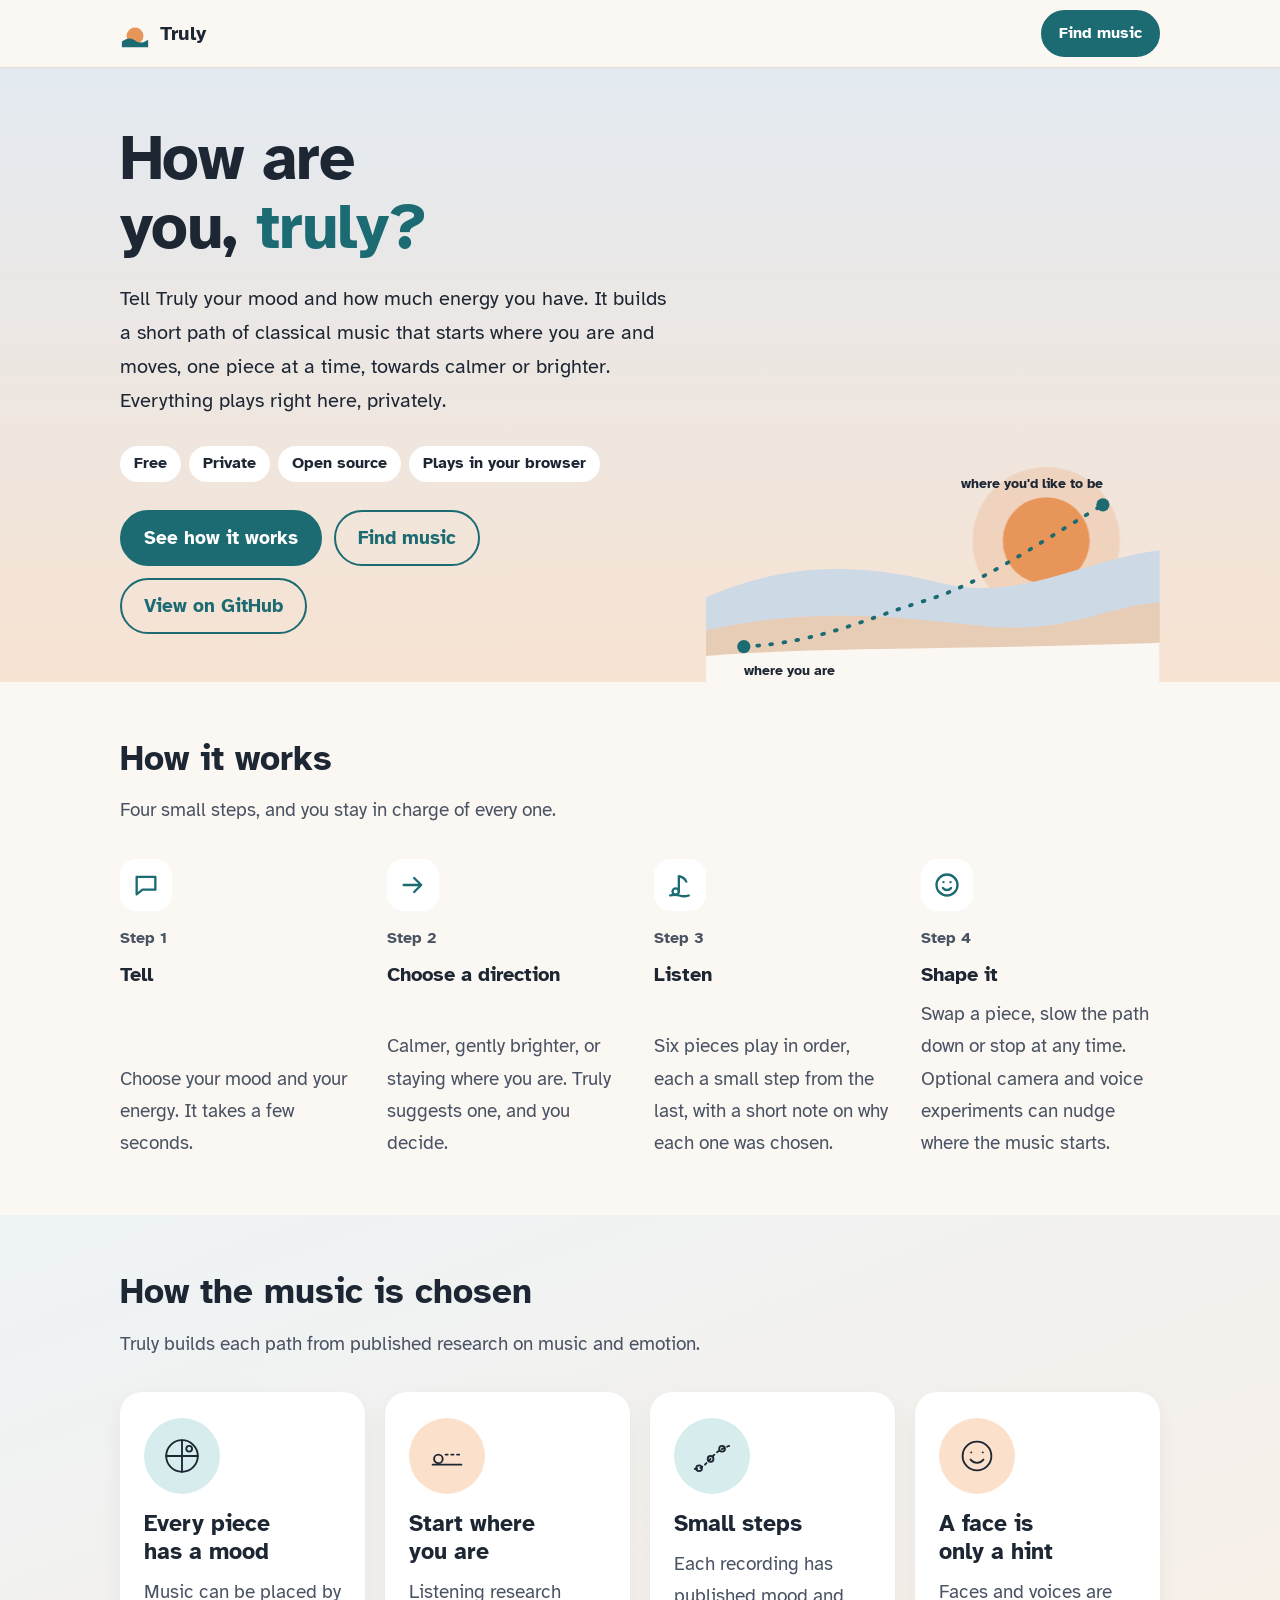
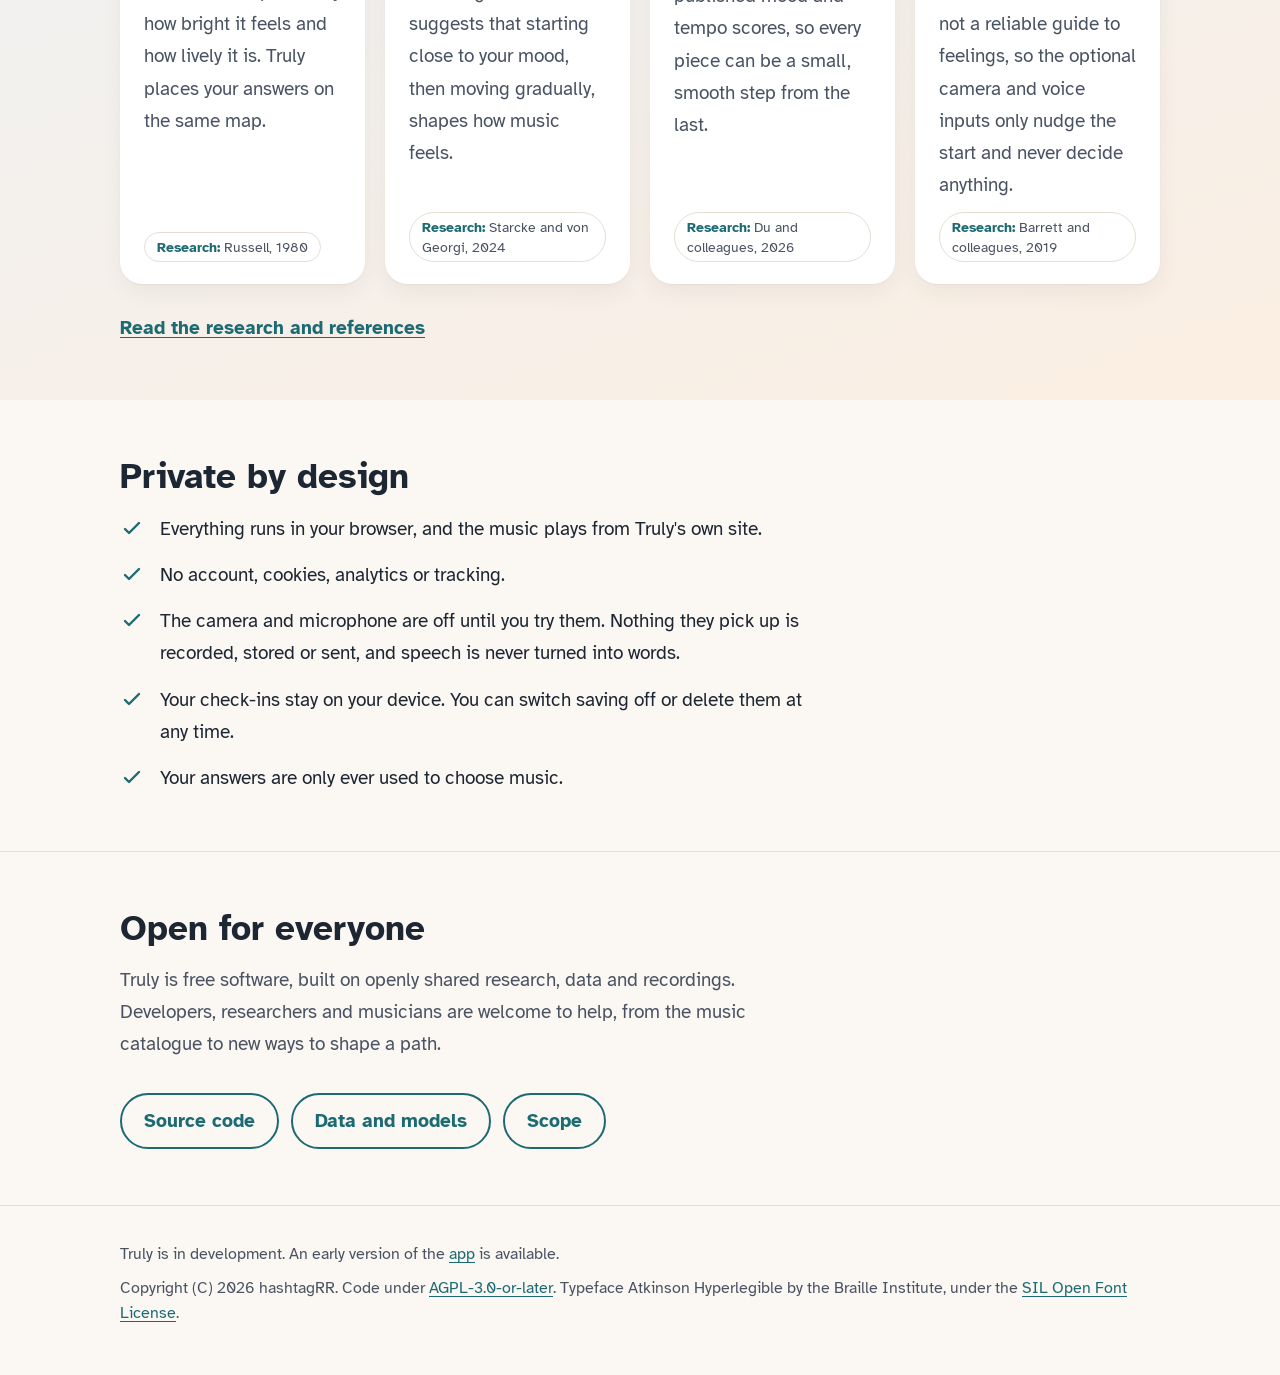
==== commit 72f54b3f: "Test the face readout and model inputs, and describe the music as classical Face readout tests check" ====
--- a/docs/index.html
+++ b/docs/index.html
@@ -281,7 +281,7 @@
     <div class="hero-body">
       <div>
         <h1>How are you, <em>truly?</em></h1>
-        <p class="read">Tell Truly your mood and how much energy you have. It builds a short path of music that starts where you are and moves, one piece at a time, towards calmer or brighter. Everything plays right here, privately.</p>
+        <p class="read">Tell Truly your mood and how much energy you have. It builds a short path of classical music that starts where you are and moves, one piece at a time, towards calmer or brighter. Everything plays right here, privately.</p>
         <ul class="tags" aria-label="About Truly">
           <li>Free</li>
           <li>Private</li>
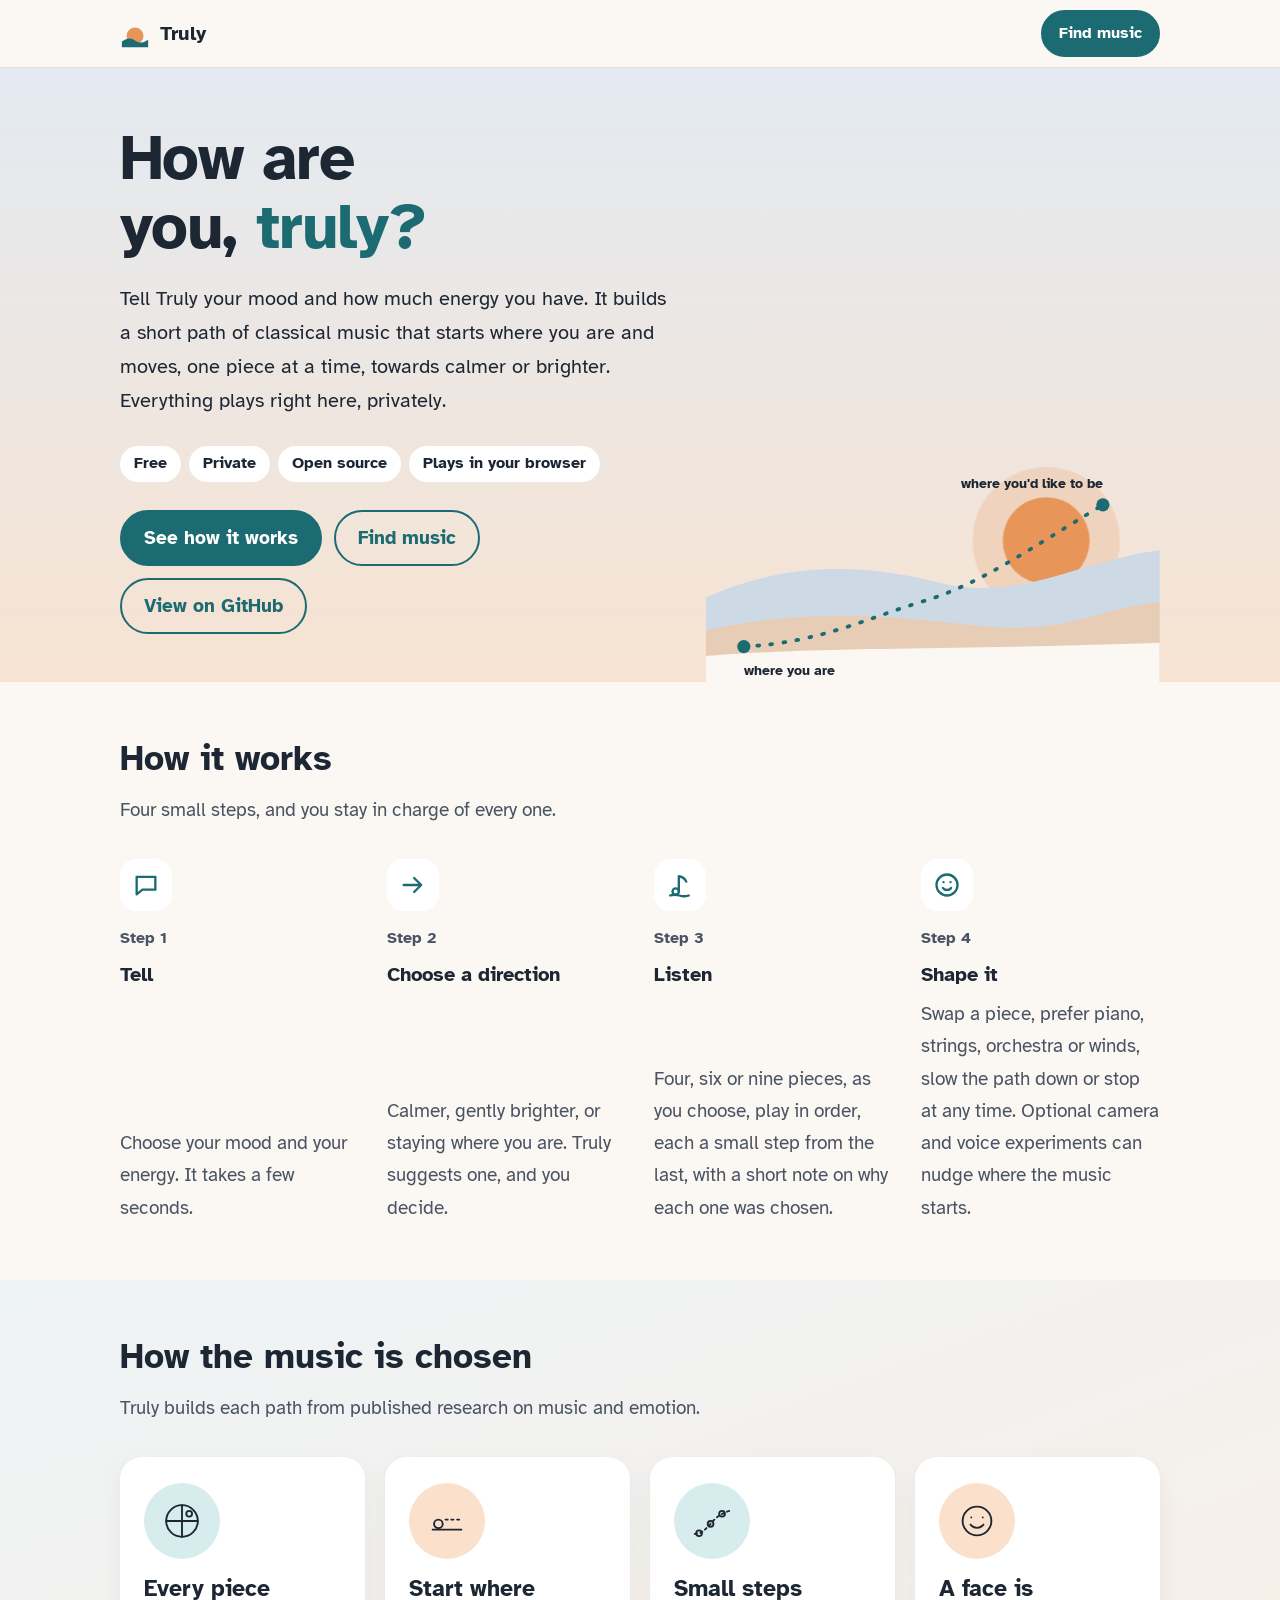
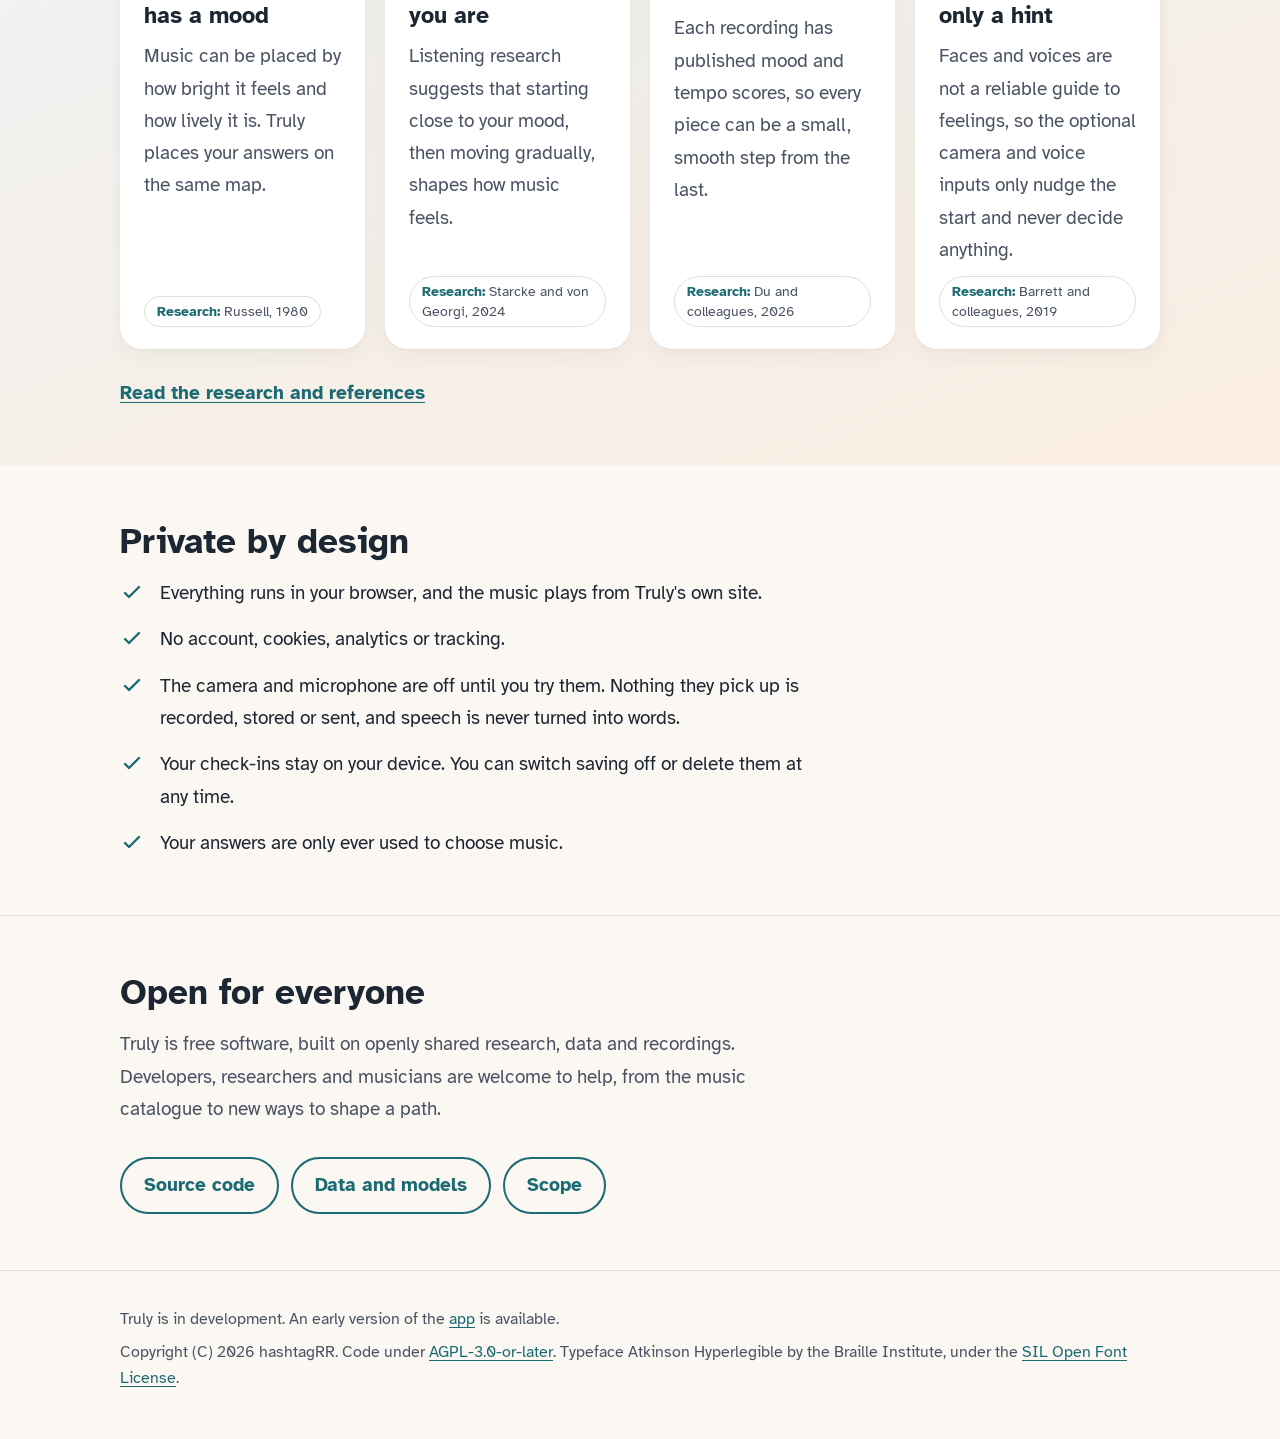
==== commit 665f87c0: "Add instrument, path length and not-for-me preferences Listeners can prefer piano, strings, orchestr" ====
--- a/docs/index.html
+++ b/docs/index.html
@@ -336,13 +336,13 @@
           <div class="step-icon"><svg viewBox="0 0 24 24" aria-hidden="true"><path d="M11 17.5V4.5c2.6.4 5.2 1.9 6.4 4.6"/><circle cx="8.3" cy="17.6" r="2.7"/><path d="M3.5 21c3-1 5-1 8 0s5 1 8 0"/></svg></div>
           <span class="num">Step 3</span>
           <h3>Listen</h3>
-          <p>Six pieces play in order, each a small step from the last, with a short note on why each one was chosen.</p>
+          <p>Four, six or nine pieces, as you choose, play in order, each a small step from the last, with a short note on why each one was chosen.</p>
         </li>
         <li>
           <div class="step-icon"><svg viewBox="0 0 24 24" aria-hidden="true"><circle cx="12" cy="12" r="9"/><path d="M8.5 14.5c1 1.2 2.2 1.8 3.5 1.8s2.5-.6 3.5-1.8M9 9.5h.01M15 9.5h.01"/></svg></div>
           <span class="num">Step 4</span>
           <h3>Shape it</h3>
-          <p>Swap a piece, slow the path down or stop at any time. Optional camera and voice experiments can nudge where the music starts.</p>
+          <p>Swap a piece, prefer piano, strings, orchestra or winds, slow the path down or stop at any time. Optional camera and voice experiments can nudge where the music starts.</p>
         </li>
       </ol>
       </div>
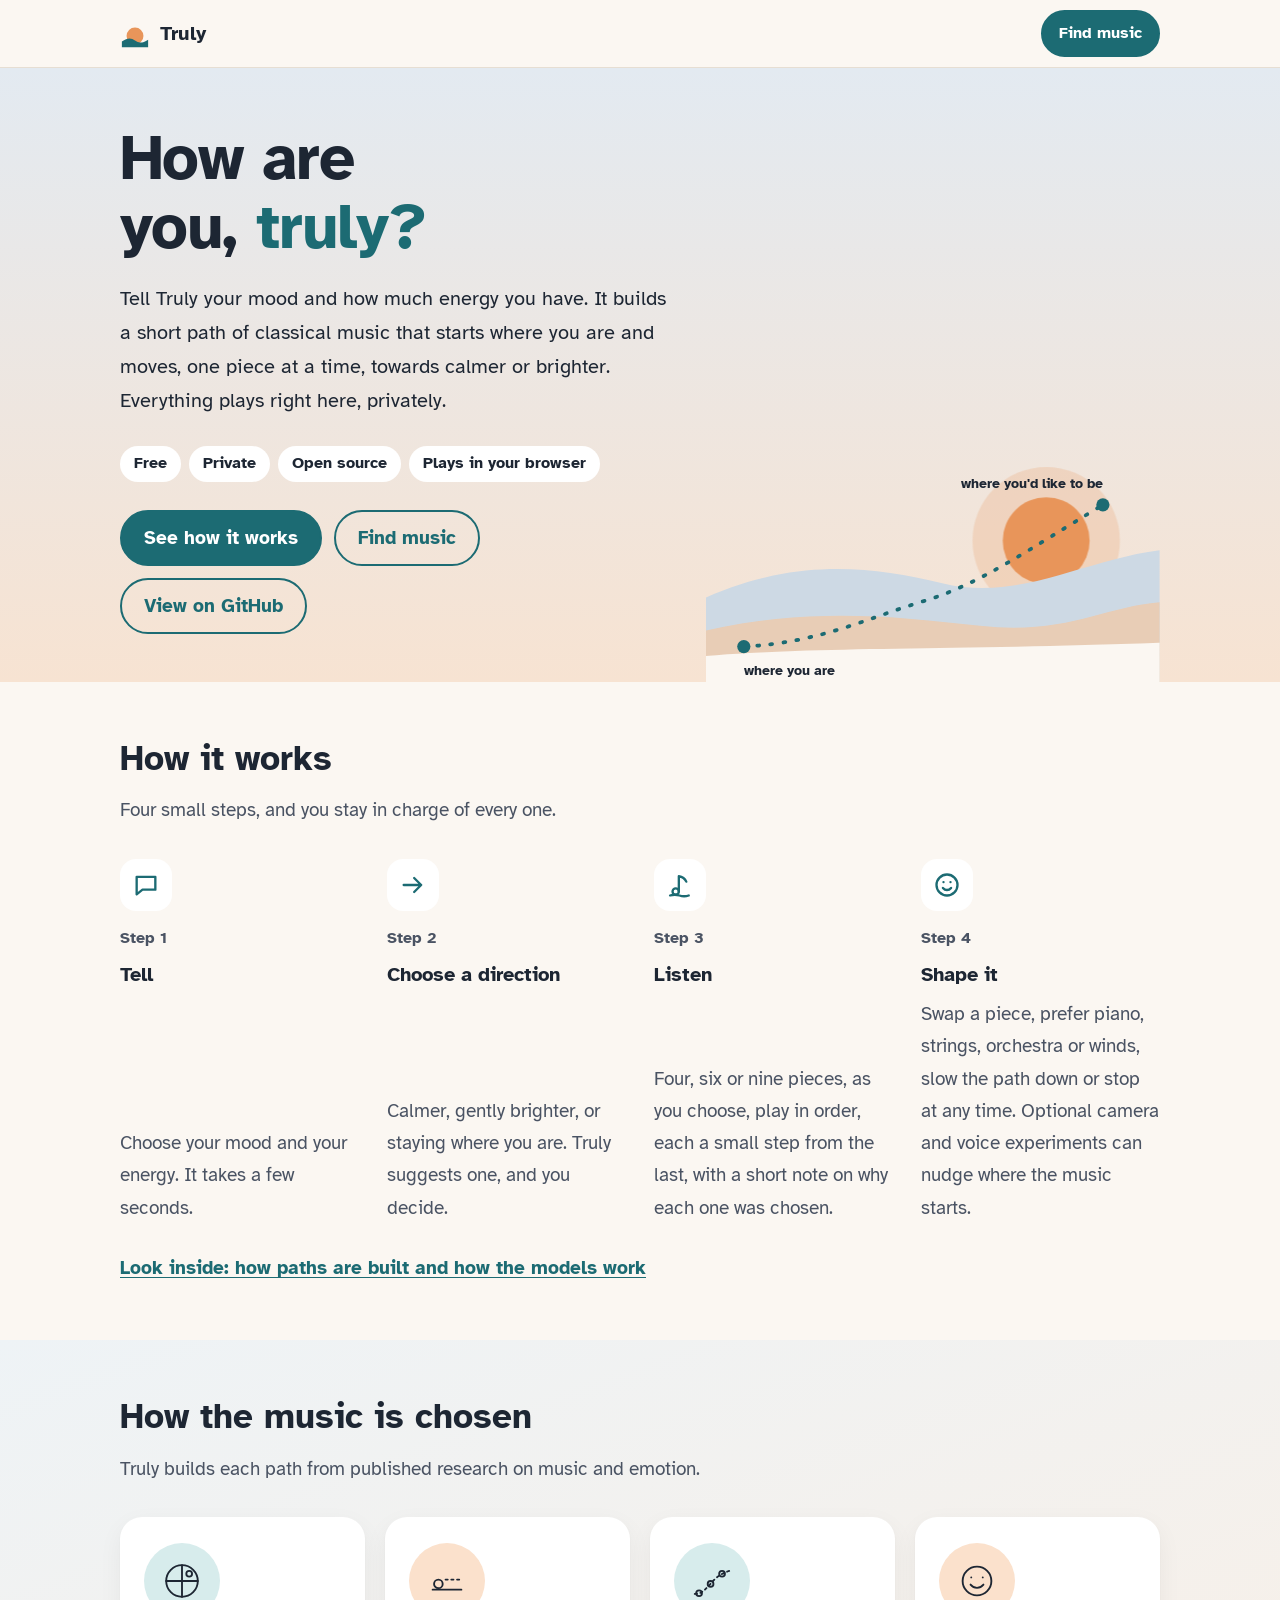
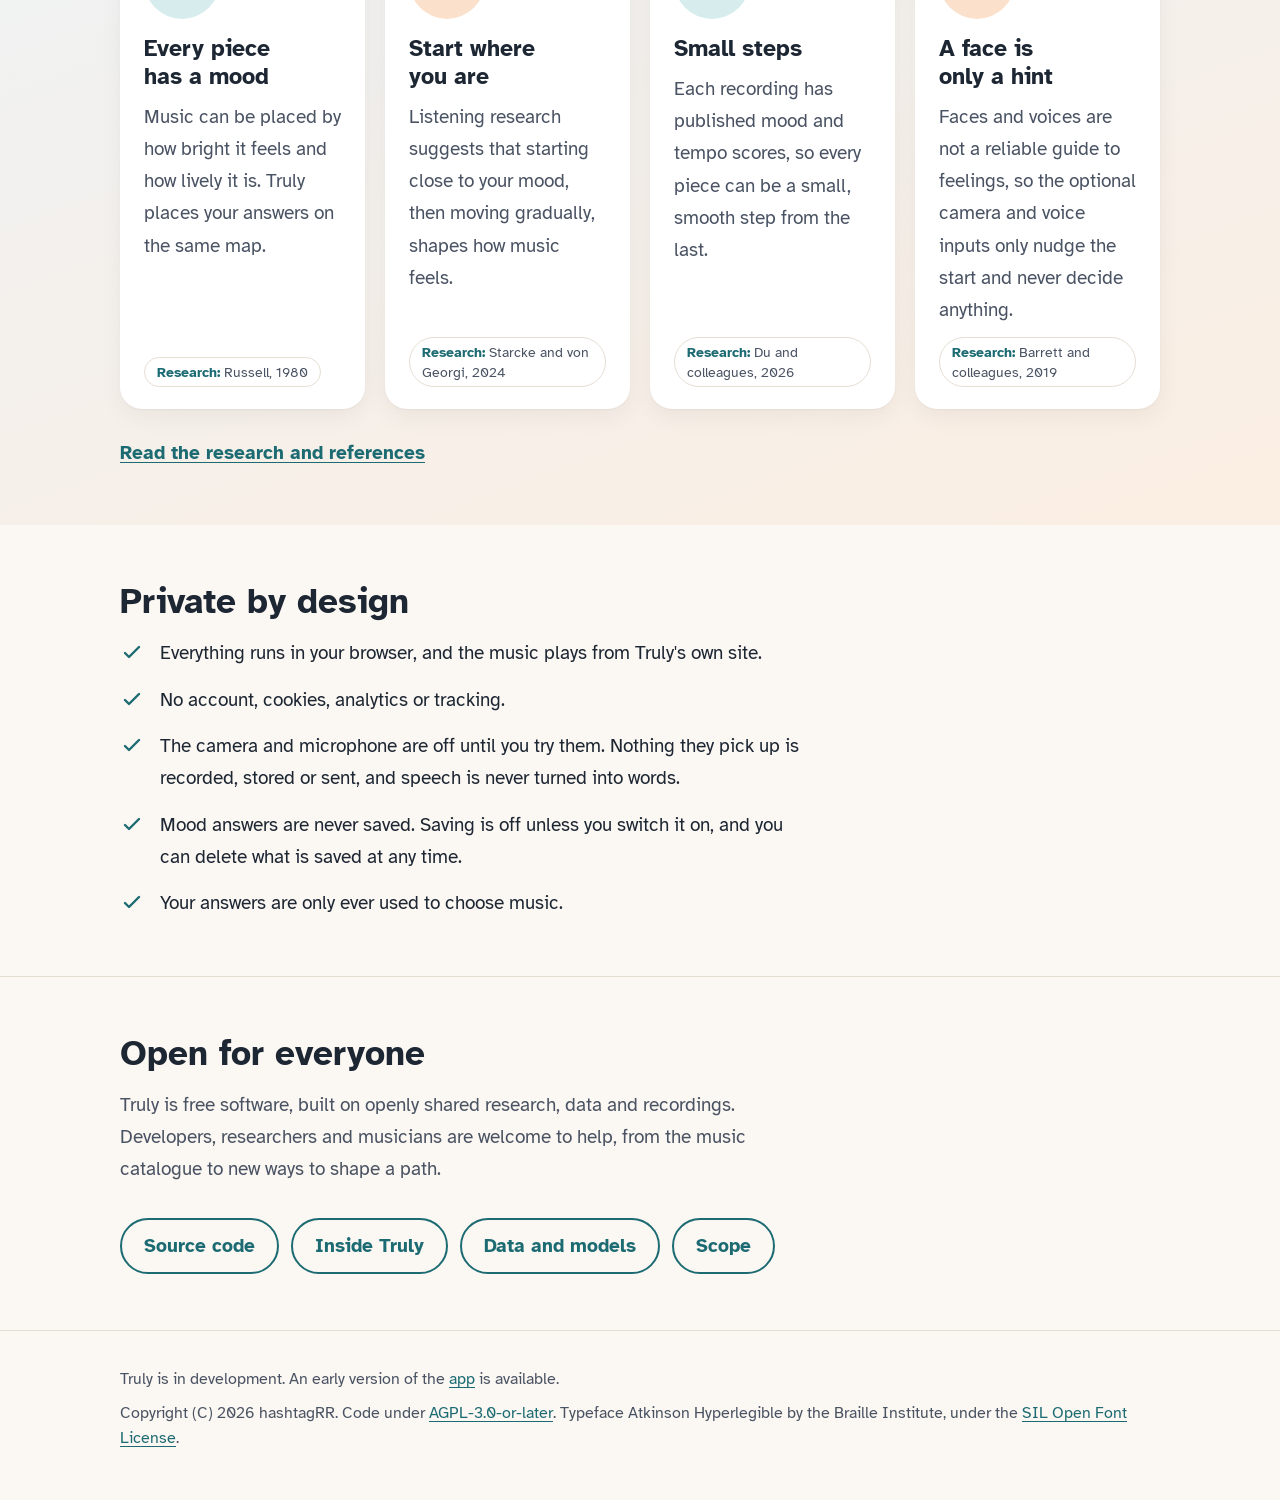
==== commit 38ed784f: "Explain how Truly works, step by step Add a blueprint of the app and its models with diagrams, and a" ====
--- a/docs/index.html
+++ b/docs/index.html
@@ -345,6 +345,7 @@
           <p>Swap a piece, prefer piano, strings, orchestra or winds, slow the path down or stop at any time. Optional camera and voice experiments can nudge where the music starts.</p>
         </li>
       </ol>
+      <p style="margin: 28px 0 0"><a class="more" href="how-it-works.html">Look inside: how paths are built and how the models work</a></p>
       </div>
     </section>
 
@@ -389,7 +390,7 @@
         <li><svg viewBox="0 0 24 24" aria-hidden="true"><path d="M5 12l4 4 10-10"/></svg><span>Everything runs in your browser, and the music plays from Truly's own site.</span></li>
         <li><svg viewBox="0 0 24 24" aria-hidden="true"><path d="M5 12l4 4 10-10"/></svg><span>No account, cookies, analytics or tracking.</span></li>
         <li><svg viewBox="0 0 24 24" aria-hidden="true"><path d="M5 12l4 4 10-10"/></svg><span>The camera and microphone are off until you try them. Nothing they pick up is recorded, stored or sent, and speech is never turned into words.</span></li>
-        <li><svg viewBox="0 0 24 24" aria-hidden="true"><path d="M5 12l4 4 10-10"/></svg><span>Your check-ins stay on your device. You can switch saving off or delete them at any time.</span></li>
+        <li><svg viewBox="0 0 24 24" aria-hidden="true"><path d="M5 12l4 4 10-10"/></svg><span>Mood answers are never saved. Saving is off unless you switch it on, and you can delete what is saved at any time.</span></li>
         <li><svg viewBox="0 0 24 24" aria-hidden="true"><path d="M5 12l4 4 10-10"/></svg><span>Your answers are only ever used to choose music.</span></li>
       </ul>
       </div>
@@ -401,6 +402,7 @@
       <p class="intro read">Truly is free software, built on openly shared research, data and recordings. Developers, researchers and musicians are welcome to help, from the music catalogue to new ways to shape a path.</p>
       <div class="open-links">
         <a class="button quiet" href="https://github.com/hashtagRR/Truly">Source code</a>
+        <a class="button quiet" href="how-it-works.html">Inside Truly</a>
         <a class="button quiet" href="https://github.com/hashtagRR/Truly/blob/main/references/DATASETS.md">Data and models</a>
         <a class="button quiet" href="https://github.com/hashtagRR/Truly/blob/main/references/SCOPE.md">Scope</a>
       </div>
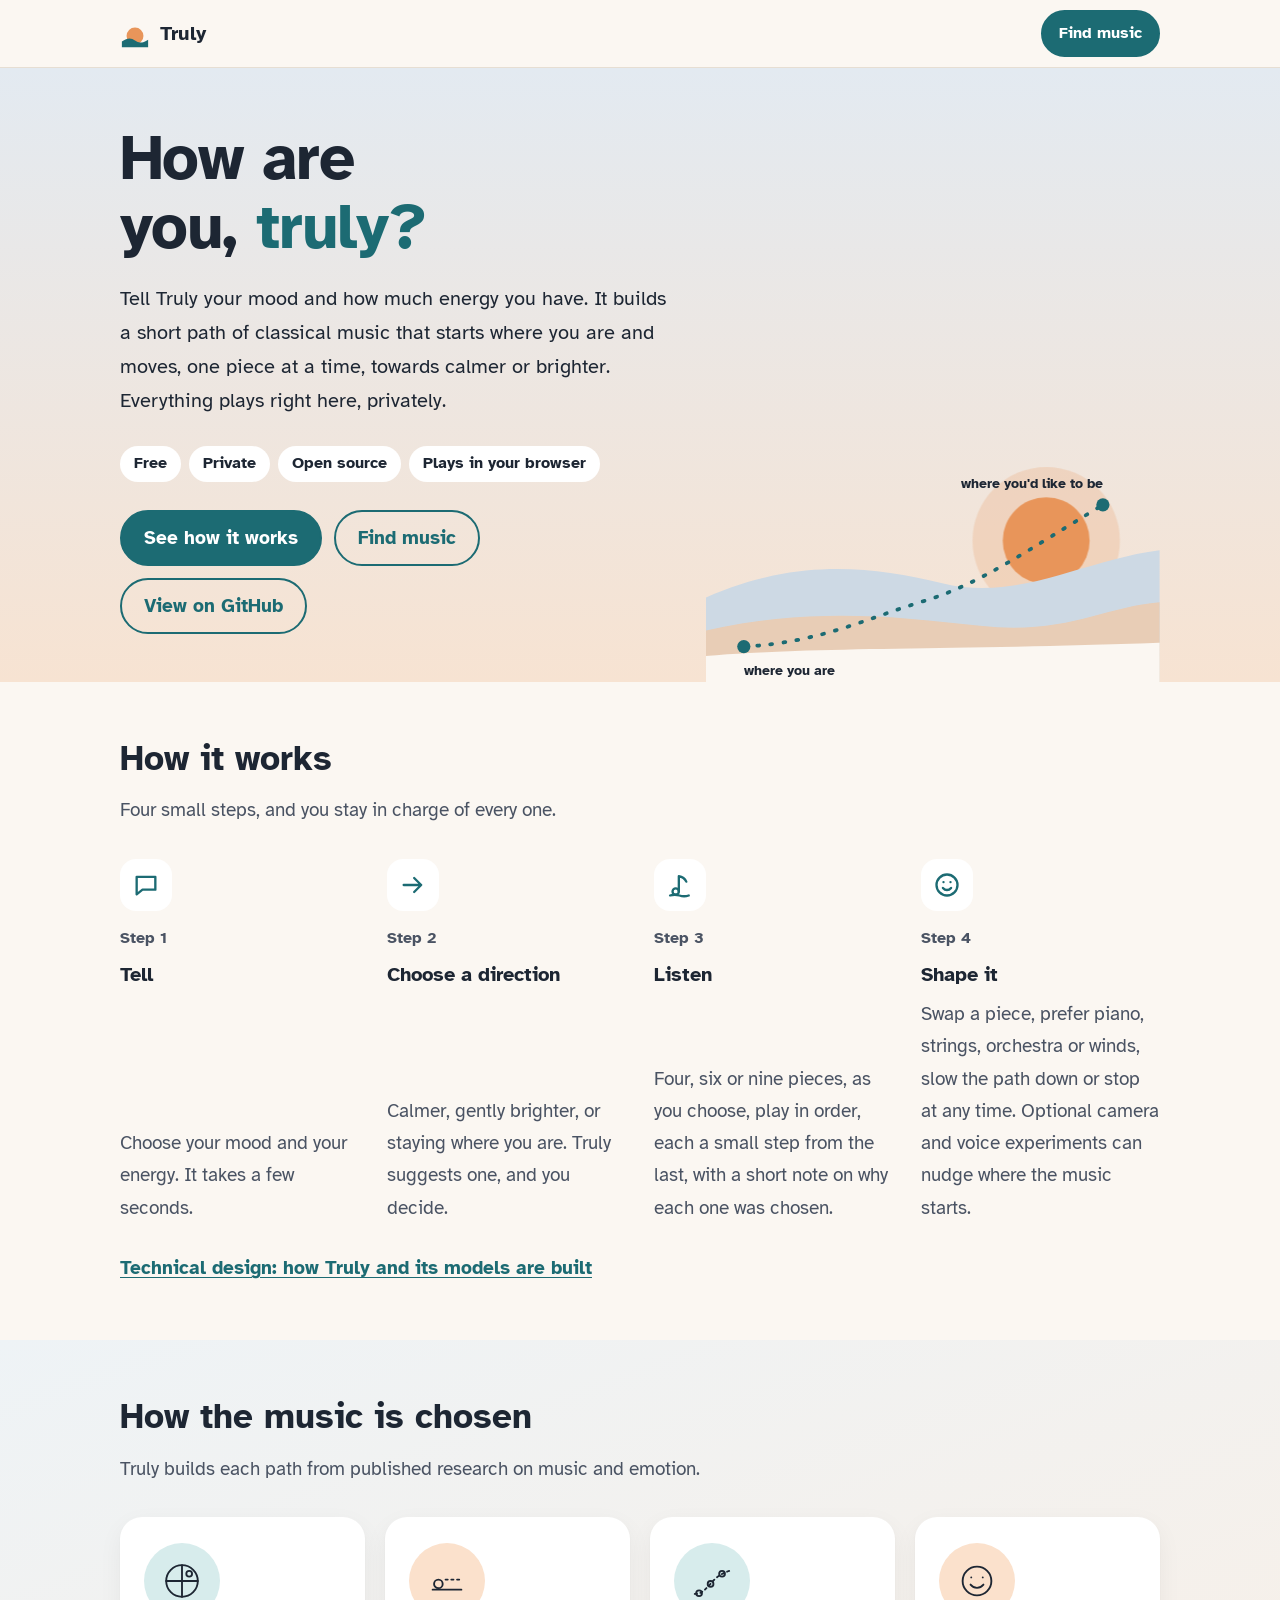
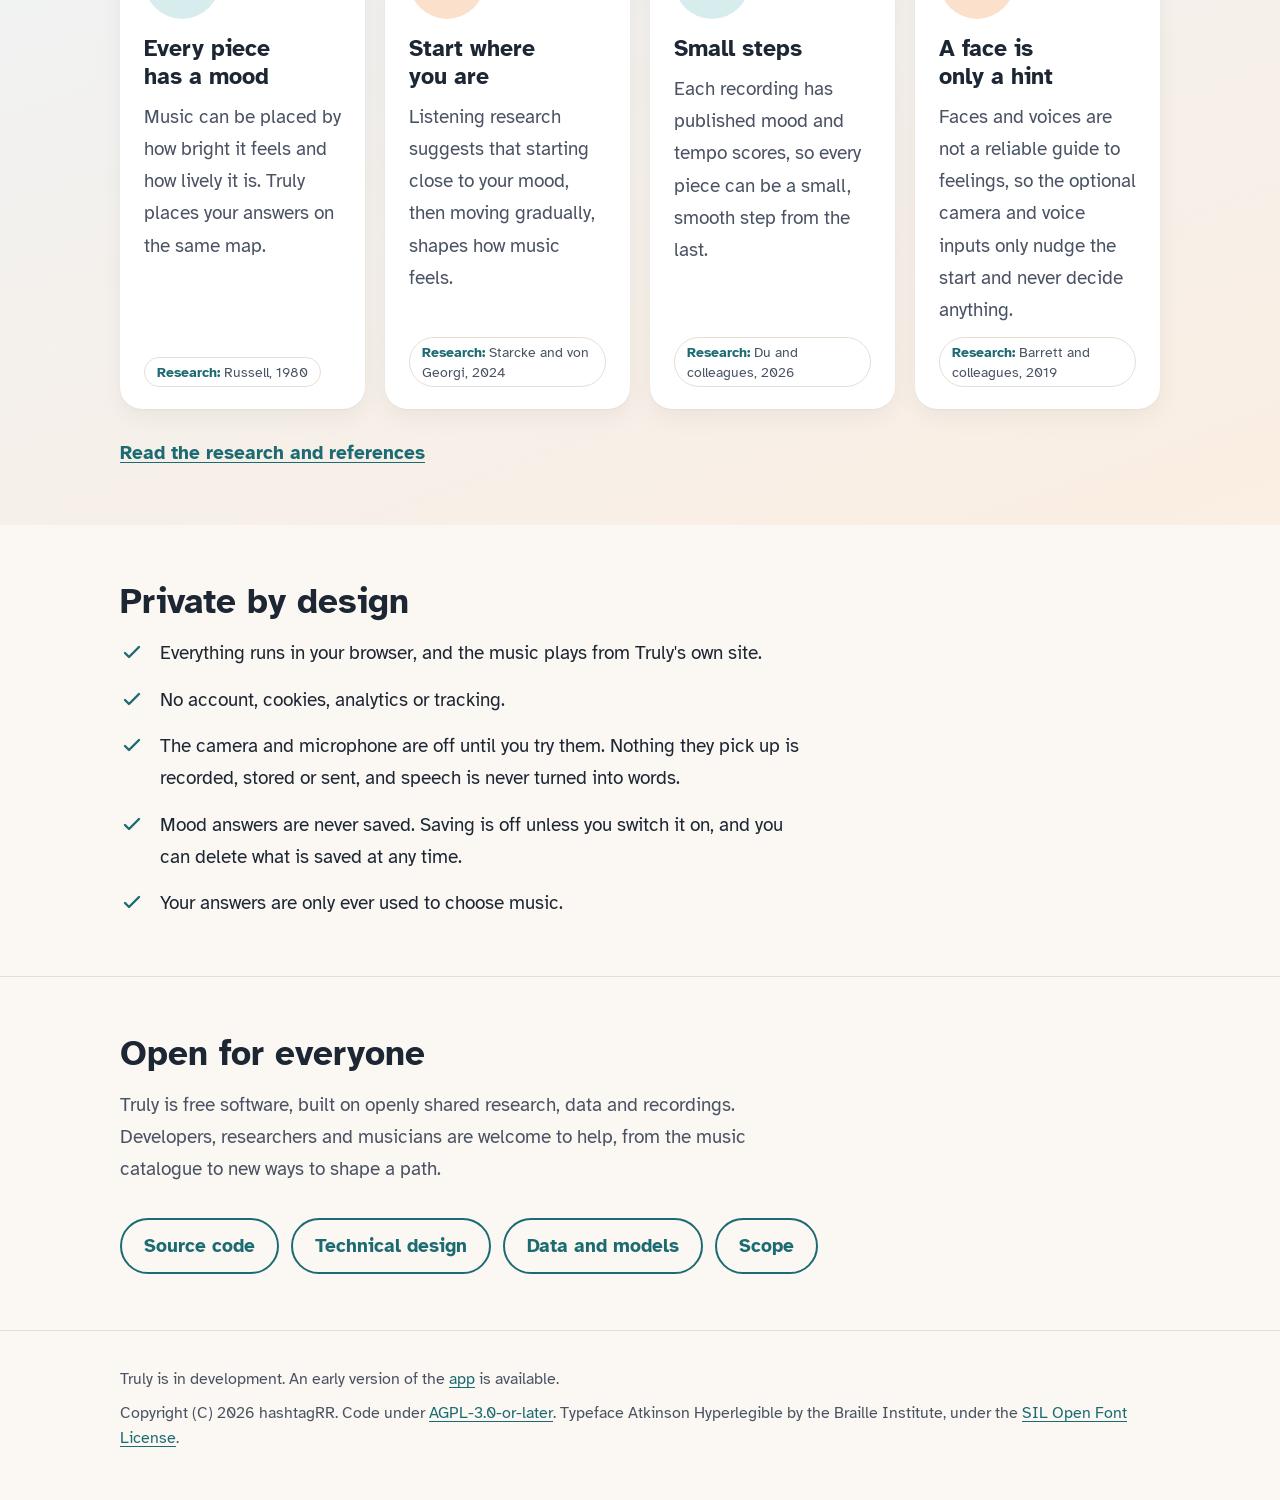
==== commit 1deafd1b: "Rewrite the architecture document as a technical design The document and its web page now cover the " ====
--- a/docs/index.html
+++ b/docs/index.html
@@ -345,7 +345,7 @@
           <p>Swap a piece, prefer piano, strings, orchestra or winds, slow the path down or stop at any time. Optional camera and voice experiments can nudge where the music starts.</p>
         </li>
       </ol>
-      <p style="margin: 28px 0 0"><a class="more" href="how-it-works.html">Look inside: how paths are built and how the models work</a></p>
+      <p style="margin: 28px 0 0"><a class="more" href="how-it-works.html">Technical design: how Truly and its models are built</a></p>
       </div>
     </section>
 
@@ -402,7 +402,7 @@
       <p class="intro read">Truly is free software, built on openly shared research, data and recordings. Developers, researchers and musicians are welcome to help, from the music catalogue to new ways to shape a path.</p>
       <div class="open-links">
         <a class="button quiet" href="https://github.com/hashtagRR/Truly">Source code</a>
-        <a class="button quiet" href="how-it-works.html">Inside Truly</a>
+        <a class="button quiet" href="how-it-works.html">Technical design</a>
         <a class="button quiet" href="https://github.com/hashtagRR/Truly/blob/main/references/DATASETS.md">Data and models</a>
         <a class="button quiet" href="https://github.com/hashtagRR/Truly/blob/main/references/SCOPE.md">Scope</a>
       </div>
